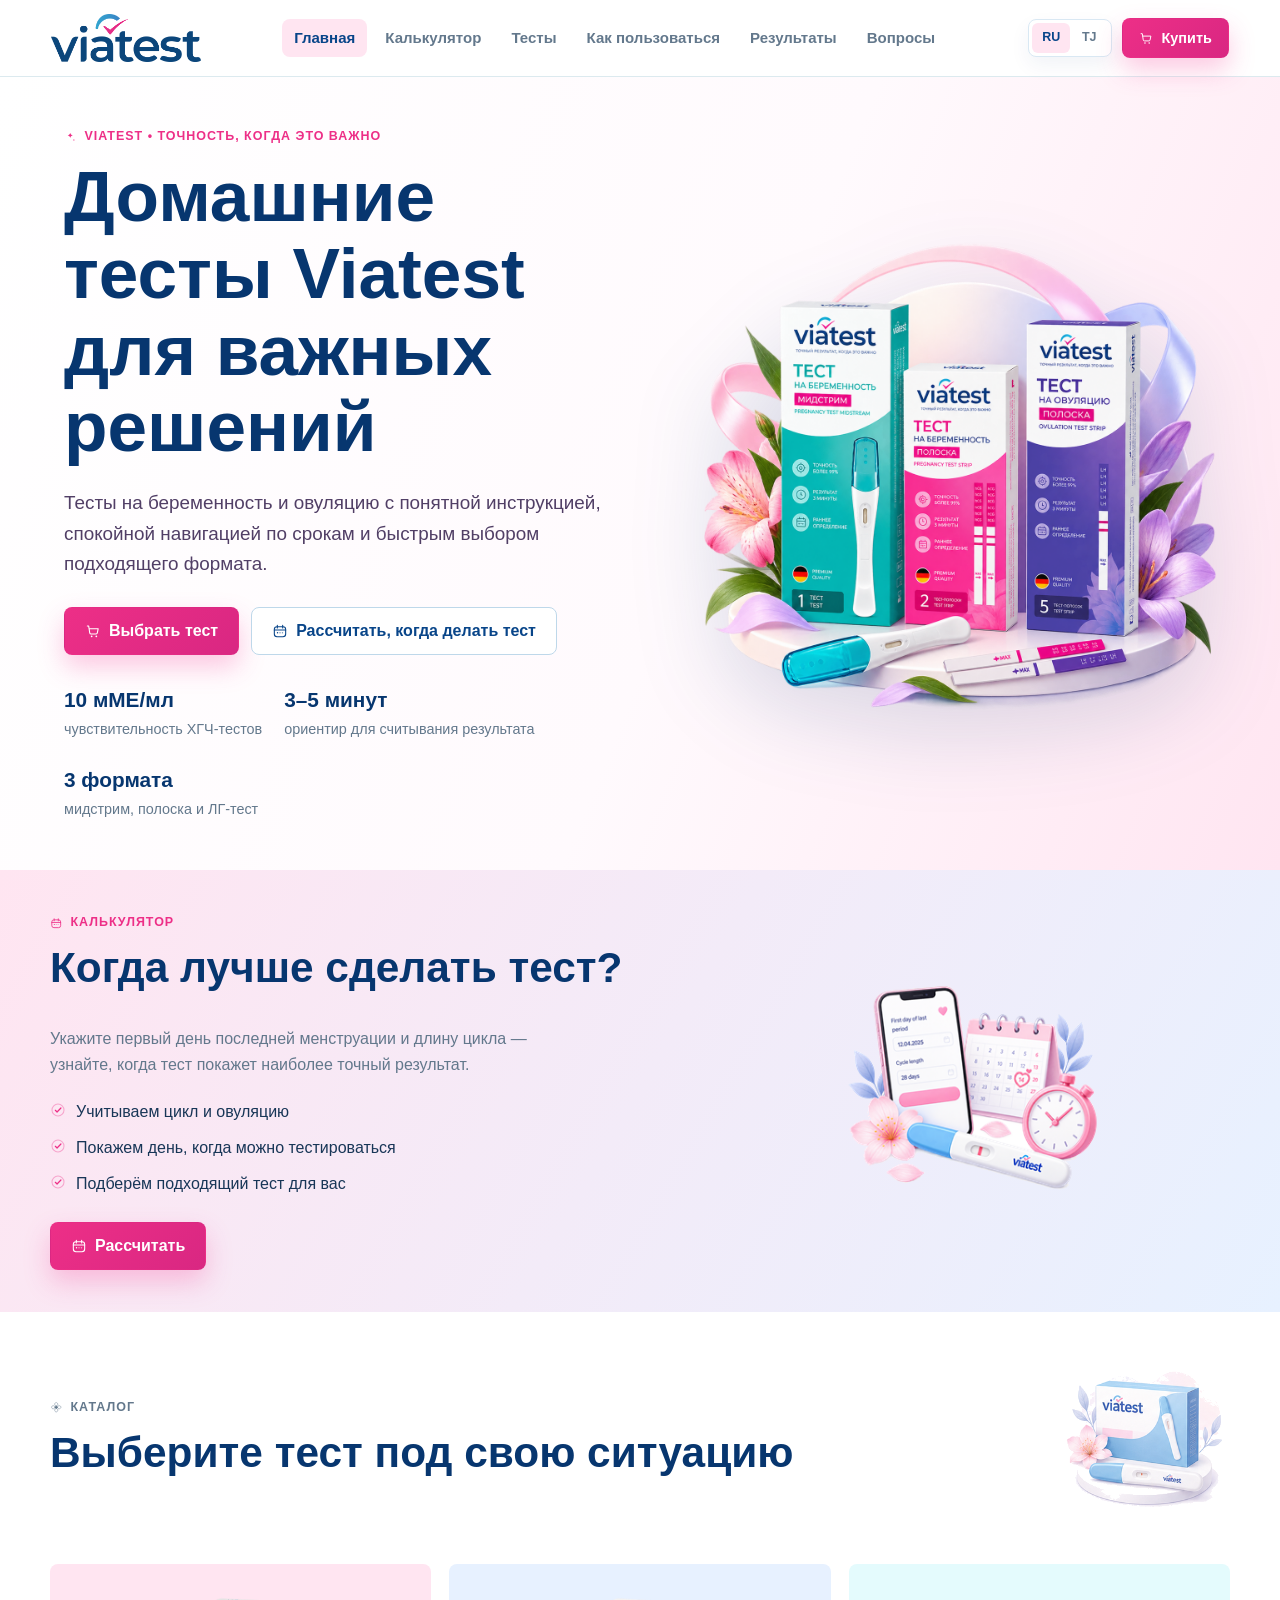
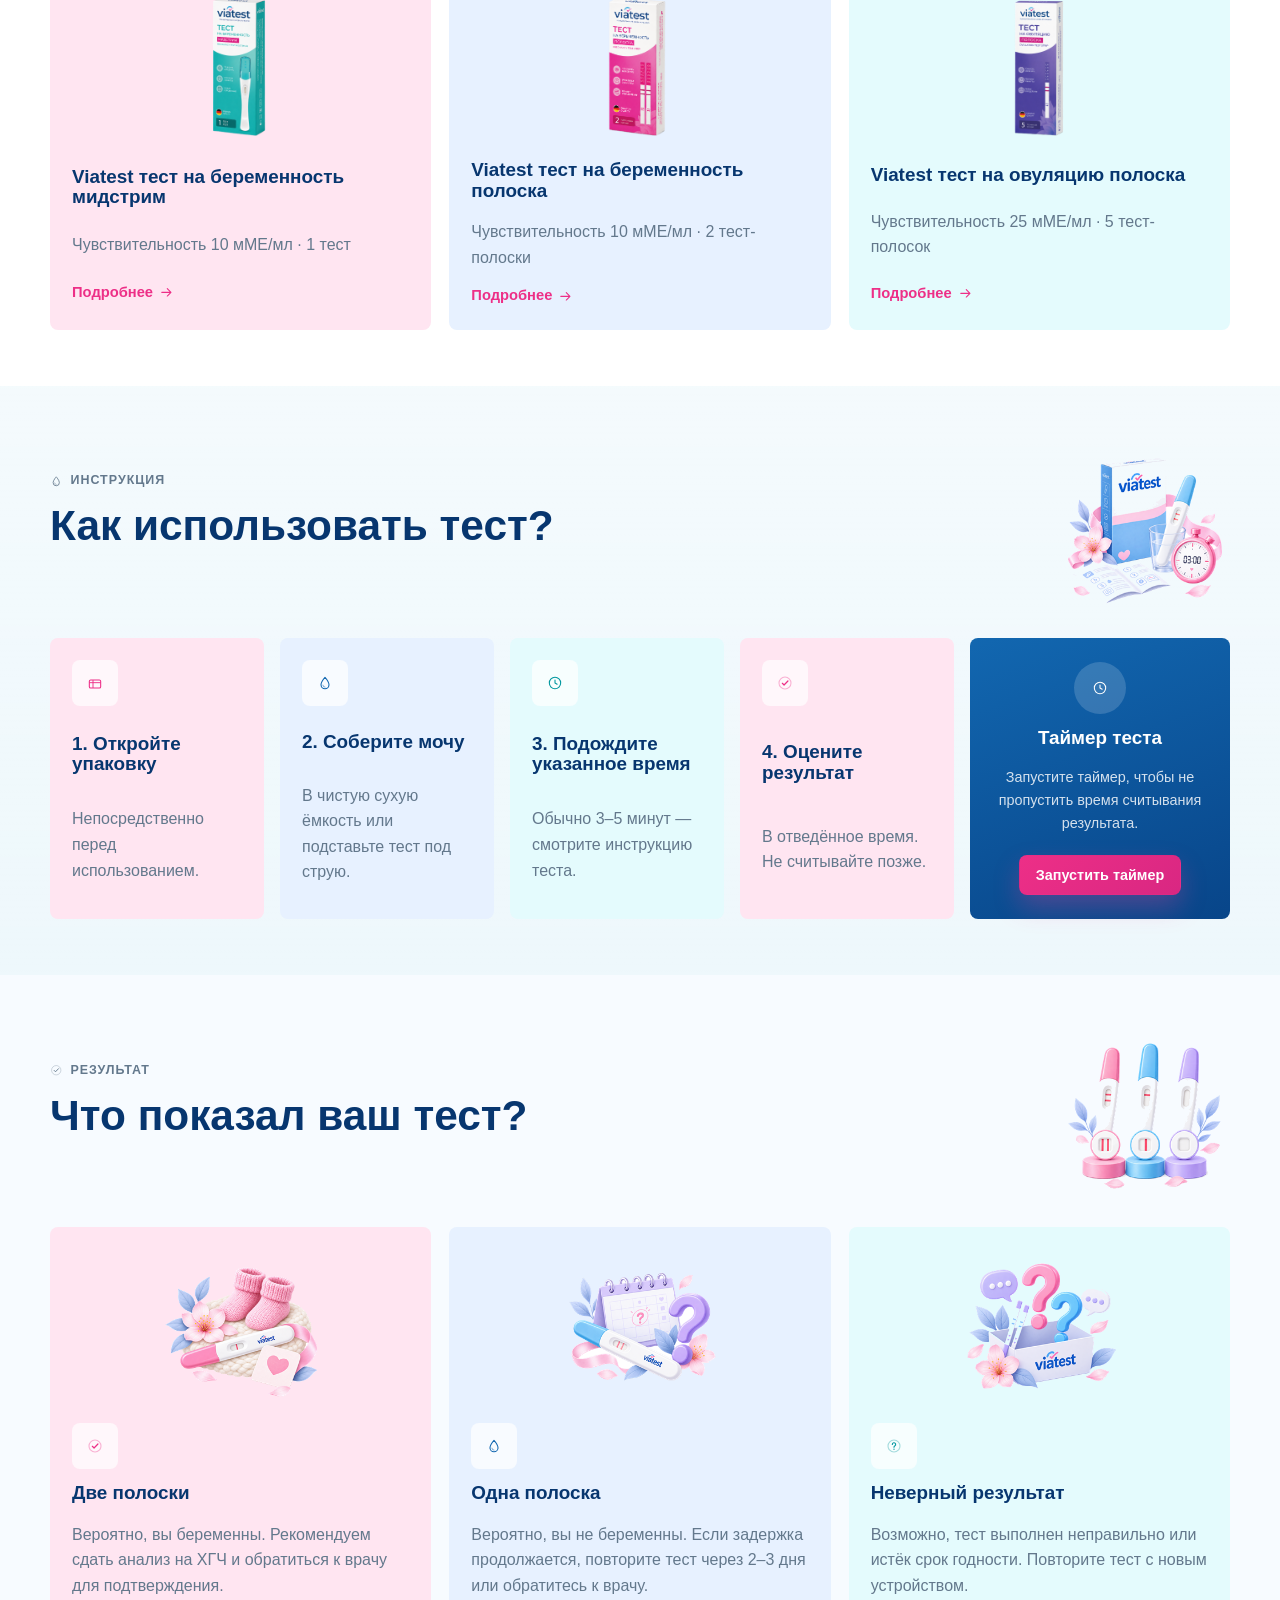
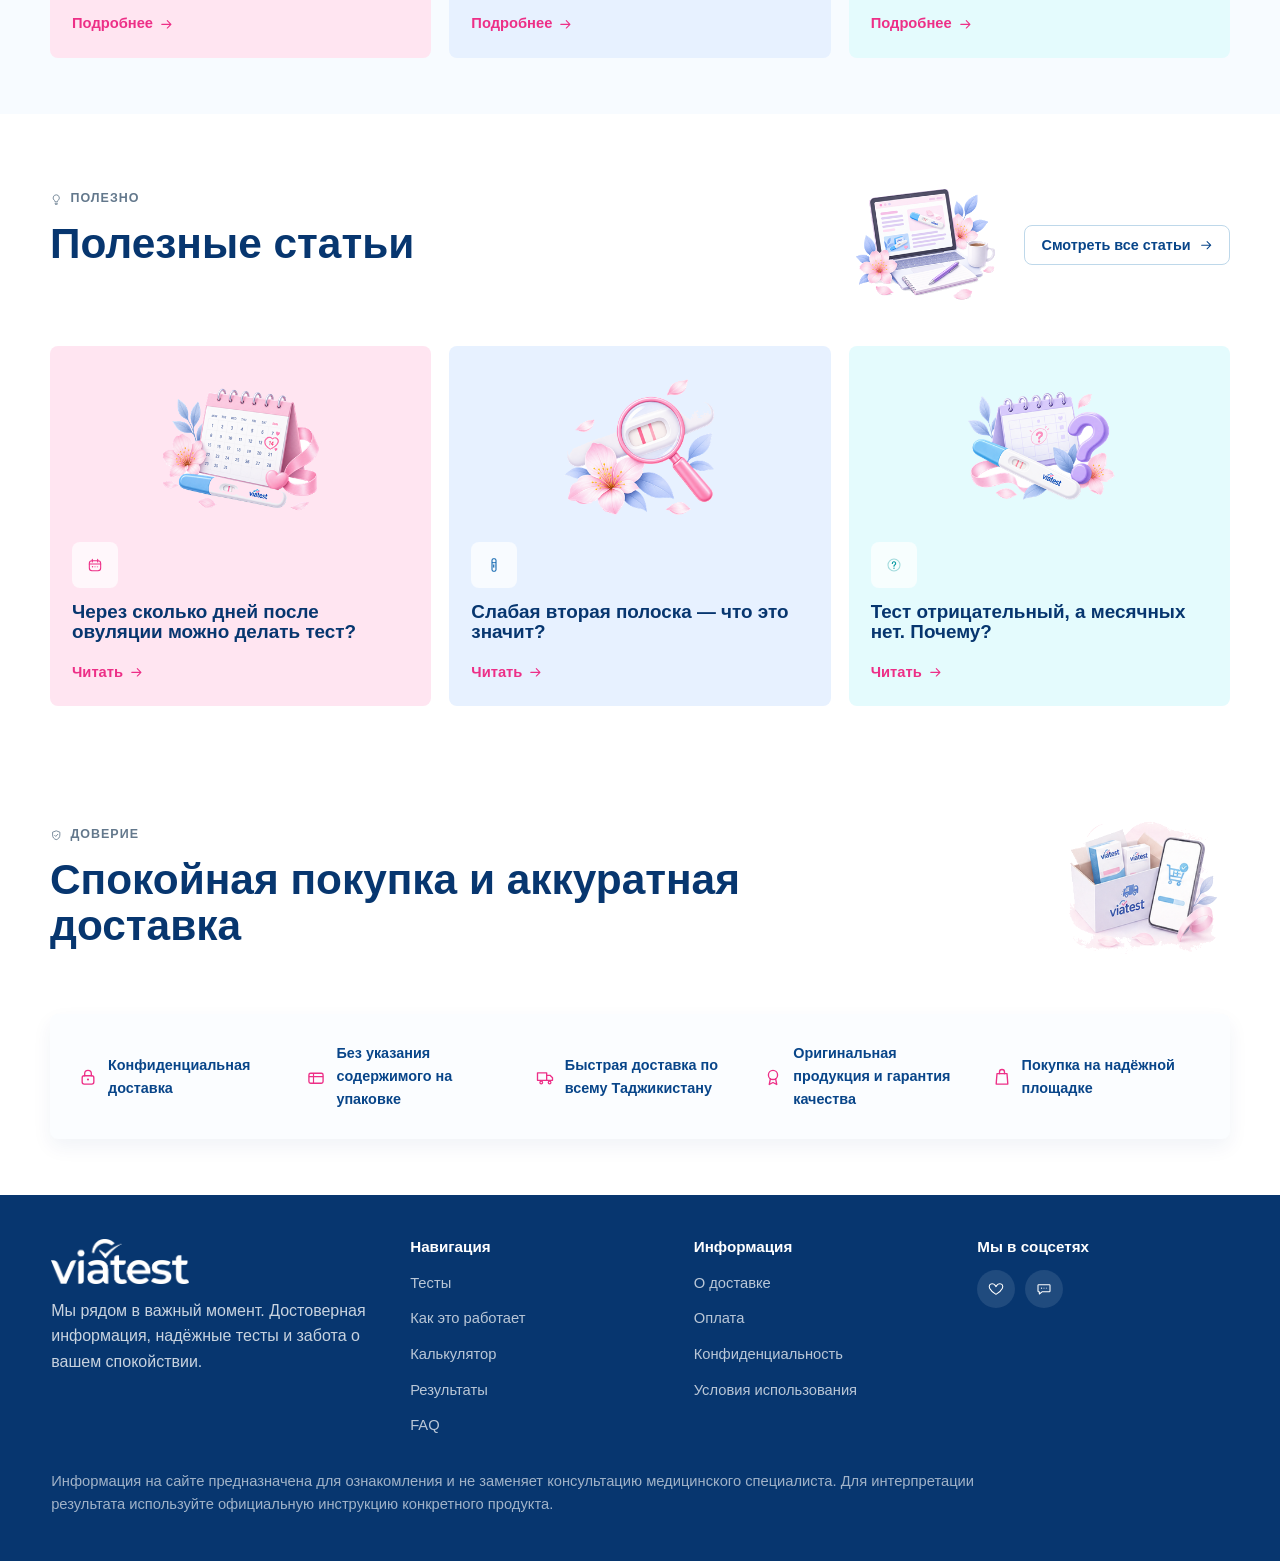
==== index.html @ 9960e7c1 "Initial commit: Viatest static website Static informational site for pregnancy and ovulation tests w" ====
﻿<!doctype html>
<html lang="ru">
  <head>
    <meta charset="utf-8" />
    <meta name="viewport" content="width=device-width, initial-scale=1" />
    <title>Viatest — тесты на беременность и овуляцию</title>
    <meta
      name="description"
      content="Информационный сайт Viatest: как выбрать тест, когда проводить тестирование, как пользоваться и как читать результат по официальной инструкции."
    />
    <meta property="og:type" content="website" />
    <meta property="og:title" content="Viatest — тесты на беременность и овуляцию" />
    <meta
      property="og:description"
      content="Понятный и бережный путь: когда делать тест, какой выбрать, как использовать и что делать после результата."
    />
    <meta property="og:image" content="assets/products/hcg-midstream-box.png" />
    <meta name="theme-color" content="#fff9fd" />
    <link rel="stylesheet" href="styles.css" />
    <script type="application/ld+json">
      {
        "@context": "https://schema.org",
        "@type": "WebSite",
        "name": "Viatest",
        "url": "/",
        "inLanguage": "ru",
        "about": "Тесты на беременность и овуляцию Viatest"
      }
    </script>
  </head>
  <body>
    <svg xmlns="http://www.w3.org/2000/svg" style="display:none" aria-hidden="true">
      <symbol id="icon-flower" viewBox="0 0 24 24">
        <g fill="none" stroke="currentColor" stroke-width="1.6" stroke-linecap="round" stroke-linejoin="round">
          <circle cx="12" cy="12" r="2.4" fill="currentColor" stroke="none"/>
          <path d="M12 9.6c-1.6 0-3-1.2-3-3.3S10.4 3 12 3s3 1.6 3 3.3-1.4 3.3-3 3.3Z" opacity=".55"/>
          <path d="M12 14.4c1.6 0 3 1.2 3 3.3S13.6 21 12 21s-3-1.6-3-3.3 1.4-3.3 3-3.3Z" opacity=".55"/>
          <path d="M9.6 12c0 1.6-1.2 3-3.3 3S3 13.6 3 12s1.6-3 3.3-3 3.3 1.4 3.3 3Z" opacity=".55"/>
          <path d="M14.4 12c0-1.6 1.2-3 3.3-3S21 10.4 21 12s-1.6 3-3.3 3-3.3-1.4-3.3-3Z" opacity=".55"/>
        </g>
      </symbol>
      <symbol id="icon-drop" viewBox="0 0 24 24">
        <path d="M12 3.5s6 6.7 6 11.2a6 6 0 1 1-12 0c0-4.5 6-11.2 6-11.2Z" fill="none" stroke="currentColor" stroke-width="1.6" stroke-linejoin="round"/>
        <path d="M8.8 15.2a3.3 3.3 0 0 0 3.2 3.1" fill="none" stroke="currentColor" stroke-width="1.4" stroke-linecap="round" opacity=".6"/>
      </symbol>
      <symbol id="icon-calendar" viewBox="0 0 24 24">
        <rect x="3.5" y="5.5" width="17" height="15" rx="4" fill="none" stroke="currentColor" stroke-width="1.6"/>
        <path d="M8 3.5v4M16 3.5v4M3.5 10.5h17" stroke="currentColor" stroke-width="1.6" stroke-linecap="round"/>
        <circle cx="8.3" cy="14.5" r="1.1" fill="currentColor" stroke="none"/>
        <circle cx="12" cy="14.5" r="1.1" fill="currentColor" stroke="none" opacity=".55"/>
        <circle cx="15.7" cy="14.5" r="1.1" fill="currentColor" stroke="none" opacity=".55"/>
      </symbol>
      <symbol id="icon-heart" viewBox="0 0 24 24">
        <path d="M12 20s-7.4-4.6-9.6-9.2C1 7.4 2.6 4 6.2 4c2 0 3.6 1.1 4.6 2.6l1.2 1.8 1.2-1.8C14.2 5.1 15.8 4 17.8 4c3.6 0 5.2 3.4 3.8 6.8C19.4 15.4 12 20 12 20Z" fill="none" stroke="currentColor" stroke-width="1.6" stroke-linejoin="round"/>
      </symbol>
      <symbol id="icon-check" viewBox="0 0 24 24">
        <circle cx="12" cy="12" r="9" fill="none" stroke="currentColor" stroke-width="1.6" opacity=".35"/>
        <path d="M8 12.4l2.6 2.6L16.4 9" fill="none" stroke="currentColor" stroke-width="1.8" stroke-linecap="round" stroke-linejoin="round"/>
      </symbol>
      <symbol id="icon-clock" viewBox="0 0 24 24">
        <circle cx="12" cy="12" r="8.5" fill="none" stroke="currentColor" stroke-width="1.6"/>
        <path d="M12 7.5V12l3.2 1.9" fill="none" stroke="currentColor" stroke-width="1.6" stroke-linecap="round" stroke-linejoin="round"/>
      </symbol>
      <symbol id="icon-shield" viewBox="0 0 24 24">
        <path d="M12 3.5l7 2.6v5.4c0 5-3 7.9-7 9-4-1.1-7-4-7-9V6.1l7-2.6Z" fill="none" stroke="currentColor" stroke-width="1.6" stroke-linejoin="round"/>
        <path d="M9 12.2l2.1 2.1 3.9-4.1" fill="none" stroke="currentColor" stroke-width="1.6" stroke-linecap="round" stroke-linejoin="round"/>
      </symbol>
      <symbol id="icon-chat" viewBox="0 0 24 24">
        <path d="M4 5.5h16a1 1 0 0 1 1 1V15a1 1 0 0 1-1 1H9.5L5 19.5V16H4a1 1 0 0 1-1-1V6.5a1 1 0 0 1 1-1Z" fill="none" stroke="currentColor" stroke-width="1.6" stroke-linejoin="round"/>
        <circle cx="8.3" cy="10.7" r="1" fill="currentColor" stroke="none"/>
        <circle cx="12" cy="10.7" r="1" fill="currentColor" stroke="none" opacity=".6"/>
        <circle cx="15.7" cy="10.7" r="1" fill="currentColor" stroke="none" opacity=".6"/>
      </symbol>
      <symbol id="icon-leaf" viewBox="0 0 24 24">
        <path d="M5 19c8.5 0 14-5.5 14-14 0-.8-.05-1.4-.1-1.9C10.4 3.6 5 8.6 5 17c0 .5.05 1.3.1 2Z" fill="none" stroke="currentColor" stroke-width="1.6" stroke-linejoin="round"/>
        <path d="M6.5 17.5 17 7" fill="none" stroke="currentColor" stroke-width="1.4" stroke-linecap="round" opacity=".55"/>
      </symbol>
      <symbol id="icon-strip" viewBox="0 0 24 24">
        <rect x="9" y="2.5" width="6" height="19" rx="2.4" fill="none" stroke="currentColor" stroke-width="1.6"/>
        <path d="M9 8.5h6" stroke="currentColor" stroke-width="1.4"/>
        <rect x="10.4" y="11" width="1.4" height="5" rx=".7" fill="currentColor" stroke="none"/>
        <rect x="12.6" y="11" width="1.4" height="5" rx=".7" fill="currentColor" stroke="none" opacity=".55"/>
      </symbol>
      <symbol id="icon-box" viewBox="0 0 24 24">
        <path d="M12 3.5l8 4v9l-8 4-8-4v-9l8-4Z" fill="none" stroke="currentColor" stroke-width="1.6" stroke-linejoin="round"/>
        <path d="M4 7.5 12 11l8-3.5M12 11v10" fill="none" stroke="currentColor" stroke-width="1.4" stroke-linejoin="round" opacity=".6"/>
      </symbol>
      <symbol id="icon-sparkle" viewBox="0 0 24 24">
        <path d="M12 3.5c.6 3 2 4.4 5 5-3 .6-4.4 2-5 5-.6-3-2-4.4-5-5 3-.6 4.4-2 5-5Z" fill="currentColor" stroke="none"/>
        <path d="M19 15c.3 1.4.9 2 2.3 2.3-1.4.3-2 .9-2.3 2.3-.3-1.4-.9-2-2.3-2.3 1.4-.3 2-.9 2.3-2.3Z" fill="currentColor" stroke="none" opacity=".6"/>
      </symbol>
      <symbol id="icon-bulb" viewBox="0 0 24 24">
        <path d="M12 3.5a6 6 0 0 1 3.4 10.9c-.5.35-.9 1-.9 1.7V17H9.5v-.9c0-.7-.4-1.35-.9-1.7A6 6 0 0 1 12 3.5Z" fill="none" stroke="currentColor" stroke-width="1.6" stroke-linejoin="round"/>
        <path d="M9.7 20h4.6M10.4 22h3.2" stroke="currentColor" stroke-width="1.4" stroke-linecap="round"/>
      </symbol>
      <symbol id="icon-question" viewBox="0 0 24 24">
        <circle cx="12" cy="12" r="9" fill="none" stroke="currentColor" stroke-width="1.6" opacity=".35"/>
        <path d="M9.5 9.6a2.5 2.5 0 1 1 3.6 2.25c-.7.35-1.1.85-1.1 1.55v.4" fill="none" stroke="currentColor" stroke-width="1.7" stroke-linecap="round"/>
        <circle cx="12" cy="16.7" r="1" fill="currentColor" stroke="none"/>
      </symbol>
      <symbol id="icon-arrow-right" viewBox="0 0 24 24">
        <path d="M4.5 12h15M13.5 6l6 6-6 6" fill="none" stroke="currentColor" stroke-width="1.8" stroke-linecap="round" stroke-linejoin="round"/>
      </symbol>
      <symbol id="icon-cart" viewBox="0 0 24 24">
        <path d="M3.5 4.5h2l1.6 10.3a2 2 0 0 0 2 1.7h7.4a2 2 0 0 0 2-1.6l1.3-6.4H6.4" fill="none" stroke="currentColor" stroke-width="1.6" stroke-linecap="round" stroke-linejoin="round"/>
        <circle cx="10" cy="20" r="1.3" fill="currentColor" stroke="none"/>
        <circle cx="17" cy="20" r="1.3" fill="currentColor" stroke="none"/>
      </symbol>
      <symbol id="icon-sun" viewBox="0 0 24 24">
        <circle cx="12" cy="12" r="4" fill="none" stroke="currentColor" stroke-width="1.6"/>
        <path d="M12 2.8v2.4M12 18.8v2.4M4.9 4.9l1.7 1.7M17.4 17.4l1.7 1.7M2.8 12h2.4M18.8 12h2.4M4.9 19.1l1.7-1.7M17.4 6.6l1.7-1.7" stroke="currentColor" stroke-width="1.4" stroke-linecap="round"/>
      </symbol>
      <symbol id="icon-lock" viewBox="0 0 24 24">
        <rect x="5" y="10.5" width="14" height="10" rx="2.4" fill="none" stroke="currentColor" stroke-width="1.6"/>
        <path d="M8 10.5V8a4 4 0 0 1 8 0v2.5" fill="none" stroke="currentColor" stroke-width="1.6" stroke-linecap="round"/>
        <circle cx="12" cy="15" r="1.3" fill="currentColor" stroke="none"/>
      </symbol>
      <symbol id="icon-package" viewBox="0 0 24 24">
        <rect x="3.5" y="7.5" width="17" height="12" rx="2" fill="none" stroke="currentColor" stroke-width="1.6"/>
        <path d="M3.5 11.5h17M9 7.5v12" stroke="currentColor" stroke-width="1.4"/>
      </symbol>
      <symbol id="icon-truck" viewBox="0 0 24 24">
        <path d="M3 7h11v9H3zM14 10h4l3 3v3h-7z" fill="none" stroke="currentColor" stroke-width="1.6" stroke-linejoin="round"/>
        <circle cx="7.5" cy="18.5" r="1.6" fill="none" stroke="currentColor" stroke-width="1.5"/>
        <circle cx="17.5" cy="18.5" r="1.6" fill="none" stroke="currentColor" stroke-width="1.5"/>
      </symbol>
      <symbol id="icon-badge" viewBox="0 0 24 24">
        <circle cx="12" cy="9.5" r="5.5" fill="none" stroke="currentColor" stroke-width="1.6"/>
        <path d="M9 13.5 7.5 21l4.5-2.4 4.5 2.4-1.5-7.5" fill="none" stroke="currentColor" stroke-width="1.6" stroke-linejoin="round"/>
      </symbol>
      <symbol id="icon-bag" viewBox="0 0 24 24">
        <path d="M6 8h12l1 12.5H5L6 8Z" fill="none" stroke="currentColor" stroke-width="1.6" stroke-linejoin="round"/>
        <path d="M9 8V6a3 3 0 0 1 6 0v2" fill="none" stroke="currentColor" stroke-width="1.6" stroke-linecap="round"/>
      </symbol>
    </svg>

    <header class="site-header" id="top">
      <a class="brand" href="index.html" aria-label="Viatest">
        <img src="assets/logo/viatest-logo.png" alt="Viatest" width="2326" height="745" />
      </a>
      <button class="menu-toggle" type="button" aria-label="Открыть меню" aria-expanded="false">
        <span></span>
        <span></span>
        <span></span>
      </button>
      <nav class="main-nav" aria-label="Основная навигация">
        <a href="index.html" aria-current="page">Главная</a>
        <a href="calculator.html">Калькулятор</a>
        <a href="tests.html">Тесты</a>
        <a href="instructions.html">Как пользоваться</a>
        <a href="results.html">Результаты</a>
        <a href="faq.html">Вопросы</a>
      </nav>
      <div class="header-actions">
        <div class="language-switcher" role="group" aria-label="Язык сайта">
          <button class="language-option is-active" type="button" data-lang-switch="ru">RU</button>
          <button class="language-option" type="button" data-lang-switch="tj">TJ</button>
        </div>
        <a class="button button-primary button-small" href="#" data-buy="default" data-place="header"
          ><svg class="icon"><use href="#icon-cart"></use></svg>Купить</a
        >
      </div>
    </header>

    <main>
      <section class="hero section-band" aria-labelledby="hero-title">
        <span class="hero-blob hero-blob-1" aria-hidden="true"></span>
        <span class="hero-blob hero-blob-2" aria-hidden="true"></span>
        <div class="hero-copy">
          <p class="eyebrow"><svg class="icon"><use href="#icon-sparkle"></use></svg>Viatest • точность, когда это важно</p>
          <h1 id="hero-title">Домашние тесты Viatest для важных решений</h1>
          <p class="hero-lead">Тесты на беременность и овуляцию с понятной инструкцией, спокойной навигацией по срокам и быстрым выбором подходящего формата.</p>
          <div class="hero-actions">
            <a class="button button-primary" href="tests.html"
              ><svg class="icon"><use href="#icon-cart"></use></svg>Выбрать тест</a
            >
            <a class="button button-secondary" href="calculator.html"
              ><svg class="icon"><use href="#icon-calendar"></use></svg>Рассчитать, когда делать тест</a
            >
          </div>
          <dl class="hero-proof" aria-label="Ключевые преимущества">
            <div>
              <dt>10 мМЕ/мл</dt>
              <dd>чувствительность ХГЧ-тестов</dd>
            </div>
            <div>
              <dt>3–5 минут</dt>
              <dd>ориентир для считывания результата</dd>
            </div>
            <div>
              <dt>3 формата</dt>
              <dd>мидстрим, полоска и ЛГ-тест</dd>
            </div>
          </dl>
        </div>
        <div class="hero-media" aria-label="Упаковки тестов Viatest">
          <img class="hero-composition" src="assets/products/viatest-hero-composition.png" alt="Линейка тестов Viatest на беременность и овуляцию" width="1240" height="1240" />
        </div>
      </section>

      <section class="calc-teaser section-band" aria-labelledby="calc-teaser-title">
        <div class="section-inner calc-teaser-layout">
          <div>
            <p class="eyebrow"><svg class="icon"><use href="#icon-calendar"></use></svg>Калькулятор</p>
            <h2 id="calc-teaser-title">Когда лучше сделать тест?</h2>
            <p style="color: var(--muted); max-width: 480px">
              Укажите первый день последней менструации и длину цикла — узнайте, когда тест покажет наиболее точный результат.
            </p>
            <ul class="calc-teaser-list">
              <li><svg class="icon"><use href="#icon-check"></use></svg>Учитываем цикл и овуляцию</li>
              <li><svg class="icon"><use href="#icon-check"></use></svg>Покажем день, когда можно тестироваться</li>
              <li><svg class="icon"><use href="#icon-check"></use></svg>Подберём подходящий тест для вас</li>
            </ul>
            <a class="button button-primary" href="calculator.html"
              ><svg class="icon"><use href="#icon-calendar"></use></svg>Рассчитать</a
            >
          </div>
          <div class="calc-illustration" aria-hidden="true">
            <img src="assets/illustrations/test-calculator.png" alt="" width="280" height="280" loading="lazy" />
          </div>
        </div>
      </section>

      <section class="quick-choice" aria-labelledby="quick-title">
        <div class="section-inner">
          <div class="section-heading section-heading-illustrated">
            <div>
              <p class="eyebrow"><svg class="icon"><use href="#icon-flower"></use></svg>Каталог</p>
              <h2 id="quick-title">Выберите тест под свою ситуацию</h2>
            </div>
            <img class="section-illustration" src="assets/illustrations/buy-viatest.png" alt="" width="280" height="280" loading="lazy" />
          </div>
          <div class="mini-grid mini-grid-3" id="product-teaser-grid"></div>
        </div>
      </section>

      <section class="steps-section section-band" aria-labelledby="steps-title">
        <div class="section-inner">
          <div class="section-heading section-heading-illustrated">
            <div>
              <p class="eyebrow"><svg class="icon"><use href="#icon-drop"></use></svg>Инструкция</p>
              <h2 id="steps-title">Как использовать тест?</h2>
            </div>
            <img class="section-illustration" src="assets/illustrations/how-to-use.png" alt="" width="280" height="280" loading="lazy" />
          </div>
          <div class="steps-row">
            <article class="mini-card tone-pink reveal">
              <span class="mini-card-icon"><svg class="icon"><use href="#icon-package"></use></svg></span>
              <h3>1. Откройте упаковку</h3>
              <p>Непосредственно перед использованием.</p>
            </article>
            <article class="mini-card tone-violet reveal">
              <span class="mini-card-icon"><svg class="icon"><use href="#icon-drop"></use></svg></span>
              <h3>2. Соберите мочу</h3>
              <p>В чистую сухую ёмкость или подставьте тест под струю.</p>
            </article>
            <article class="mini-card tone-blue reveal">
              <span class="mini-card-icon"><svg class="icon"><use href="#icon-clock"></use></svg></span>
              <h3>3. Подождите указанное время</h3>
              <p>Обычно 3–5 минут — смотрите инструкцию теста.</p>
            </article>
            <article class="mini-card tone-pink reveal">
              <span class="mini-card-icon"><svg class="icon"><use href="#icon-check"></use></svg></span>
              <h3>4. Оцените результат</h3>
              <p>В отведённое время. Не считывайте позже.</p>
            </article>
            <div class="timer-teaser reveal">
              <span class="timer-teaser-icon"><svg class="icon"><use href="#icon-clock"></use></svg></span>
              <h3>Таймер теста</h3>
              <p>Запустите таймер, чтобы не пропустить время считывания результата.</p>
              <a class="button button-primary button-small" href="instructions.html">Запустить таймер</a>
            </div>
          </div>
        </div>
      </section>

      <section class="results-teaser" aria-labelledby="results-teaser-title">
        <div class="section-inner">
          <div class="section-heading section-heading-illustrated">
            <div>
              <p class="eyebrow"><svg class="icon"><use href="#icon-check"></use></svg>Результат</p>
              <h2 id="results-teaser-title">Что показал ваш тест?</h2>
            </div>
            <img class="section-illustration" src="assets/illustrations/test-results.png" alt="" width="280" height="280" loading="lazy" />
          </div>
          <div class="mini-grid mini-grid-3">
            <a class="mini-card tone-pink reveal" href="results.html">
              <img src="assets/illustrations/positive-next-step.png" alt="" width="280" height="280" loading="lazy" />
              <span class="mini-card-icon"><svg class="icon"><use href="#icon-check"></use></svg></span>
              <h3>Две полоски</h3>
              <p>Вероятно, вы беременны. Рекомендуем сдать анализ на ХГЧ и обратиться к врачу для подтверждения.</p>
              <span class="link-arrow">Подробнее <svg class="icon"><use href="#icon-arrow-right"></use></svg></span>
            </a>
            <a class="mini-card tone-violet reveal" href="results.html">
              <img src="assets/illustrations/negative-delay.png" alt="" width="280" height="280" loading="lazy" />
              <span class="mini-card-icon"><svg class="icon"><use href="#icon-drop"></use></svg></span>
              <h3>Одна полоска</h3>
              <p>Вероятно, вы не беременны. Если задержка продолжается, повторите тест через 2–3 дня или обратитесь к врачу.</p>
              <span class="link-arrow">Подробнее <svg class="icon"><use href="#icon-arrow-right"></use></svg></span>
            </a>
            <a class="mini-card tone-blue reveal" href="results.html">
              <img src="assets/illustrations/faq.png" alt="" width="280" height="280" loading="lazy" />
              <span class="mini-card-icon"><svg class="icon"><use href="#icon-question"></use></svg></span>
              <h3>Неверный результат</h3>
              <p>Возможно, тест выполнен неправильно или истёк срок годности. Повторите тест с новым устройством.</p>
              <span class="link-arrow">Подробнее <svg class="icon"><use href="#icon-arrow-right"></use></svg></span>
            </a>
          </div>
        </div>
      </section>

      <section class="articles section-band" aria-labelledby="articles-title">
        <div class="section-inner">
          <div class="section-heading section-heading-row section-heading-illustrated">
            <div>
              <p class="eyebrow"><svg class="icon"><use href="#icon-bulb"></use></svg>Полезно</p>
              <h2 id="articles-title">Полезные статьи</h2>
            </div>
            <img class="section-illustration" src="assets/illustrations/articles.png" alt="" width="280" height="280" loading="lazy" />
            <a class="button-secondary button button-small" href="faq.html"
              >Смотреть все статьи <svg class="icon"><use href="#icon-arrow-right"></use></svg></a
            >
          </div>
          <div class="mini-grid mini-grid-3">
            <a class="mini-card tone-pink reveal" href="faq.html">
              <img src="assets/illustrations/when-to-test.png" alt="" width="280" height="280" loading="lazy" />
              <span class="mini-card-icon"><svg class="icon"><use href="#icon-calendar"></use></svg></span>
              <h3>Через сколько дней после овуляции можно делать тест?</h3>
              <span class="link-arrow">Читать <svg class="icon"><use href="#icon-arrow-right"></use></svg></span>
            </a>
            <a class="mini-card tone-violet reveal" href="faq.html">
              <img src="assets/illustrations/faint-second-line.png" alt="" width="280" height="280" loading="lazy" />
              <span class="mini-card-icon"><svg class="icon"><use href="#icon-strip"></use></svg></span>
              <h3>Слабая вторая полоска — что это значит?</h3>
              <span class="link-arrow">Читать <svg class="icon"><use href="#icon-arrow-right"></use></svg></span>
            </a>
            <a class="mini-card tone-blue reveal" href="faq.html">
              <img src="assets/illustrations/negative-delay.png" alt="" width="280" height="280" loading="lazy" />
              <span class="mini-card-icon"><svg class="icon"><use href="#icon-question"></use></svg></span>
              <h3>Тест отрицательный, а месячных нет. Почему?</h3>
              <span class="link-arrow">Читать <svg class="icon"><use href="#icon-arrow-right"></use></svg></span>
            </a>
          </div>
        </div>
      </section>

      <section class="trust" aria-labelledby="trust-title">
        <div class="section-inner">
          <div class="section-heading section-heading-illustrated trust-intro">
            <div>
              <p class="eyebrow"><svg class="icon"><use href="#icon-shield"></use></svg>Доверие</p>
              <h2 id="trust-title">Спокойная покупка и аккуратная доставка</h2>
            </div>
            <img class="section-illustration" src="assets/illustrations/delivery.png" alt="" width="280" height="280" loading="lazy" />
          </div>
          <div class="trust-bar">
            <div class="trust-bar-item"><svg class="icon"><use href="#icon-lock"></use></svg>Конфиденциальная доставка</div>
            <div class="trust-bar-item"><svg class="icon"><use href="#icon-package"></use></svg>Без указания содержимого на упаковке</div>
            <div class="trust-bar-item"><svg class="icon"><use href="#icon-truck"></use></svg>Быстрая доставка по всему Таджикистану</div>
            <div class="trust-bar-item"><svg class="icon"><use href="#icon-badge"></use></svg>Оригинальная продукция и гарантия качества</div>
            <div class="trust-bar-item"><svg class="icon"><use href="#icon-bag"></use></svg>Покупка на надёжной площадке</div>
          </div>
        </div>
      </section>
    </main>

    <footer class="site-footer footer-columns">
      <div class="footer-main">
        <img src="assets/logo/viatest-logo.png" alt="Viatest" width="2326" height="745" />
        <p>Мы рядом в важный момент. Достоверная информация, надёжные тесты и забота о вашем спокойствии.</p>
      </div>
      <div class="footer-col">
        <h3>Навигация</h3>
        <ul class="footer-col-links">
          <li><a href="tests.html">Тесты</a></li>
          <li><a href="instructions.html">Как это работает</a></li>
          <li><a href="calculator.html">Калькулятор</a></li>
          <li><a href="results.html">Результаты</a></li>
          <li><a href="faq.html">FAQ</a></li>
        </ul>
      </div>
      <div class="footer-col">
        <h3>Информация</h3>
        <ul class="footer-col-links">
          <li><a href="faq.html">О доставке</a></li>
          <li><a href="faq.html">Оплата</a></li>
          <li><a href="faq.html">Конфиденциальность</a></li>
          <li><a href="faq.html">Условия использования</a></li>
        </ul>
      </div>
      <div class="footer-col">
        <h3>Мы в соцсетях</h3>
        <div class="footer-social" aria-hidden="true">
          <span><svg class="icon"><use href="#icon-heart"></use></svg></span>
          <span><svg class="icon"><use href="#icon-chat"></use></svg></span>
        </div>
      </div>
      <p class="disclaimer">
        Информация на сайте предназначена для ознакомления и не заменяет консультацию медицинского специалиста. Для интерпретации результата используйте официальную инструкцию конкретного продукта.
      </p>
    </footer>

    <a class="sticky-buy" href="#" data-buy="default" data-place="sticky_mobile"
      ><svg class="icon"><use href="#icon-cart"></use></svg>Купить</a
    >
    <script src="app.js" defer></script>
  </body>
</html>
---- styles.css ----
:root {
  /* Bright medical retail palette: clean white, confident violet text,
     Viatest pink actions, and a little teal from the product packaging. */
  --navy-950: #07366f;
  --navy-900: #084589;
  --navy-700: #1267b0;
  --teal-700: #00979f;
  --teal-600: #19bfd0;
  --teal-100: #e4fbfd;
  --rose-600: #ed2f87;
  --rose-100: #ffe5f1;
  --blue-050: #f7fbff;
  --blue-075: #eef8fc;
  --blue-100: #e7f1ff;
  --surface: #ffffff;
  --surface-soft: #fbfdff;
  --line: #d9e8f3;
  --line-strong: #bed8ea;
  --text: #183657;
  --muted: #63788c;
  --success: #008c99;
  --warning: #a96a00;
  --error: #c2296f;
  --shadow-sm: 0 8px 20px rgba(7, 54, 111, 0.06);
  --shadow: 0 20px 46px rgba(7, 54, 111, 0.1);
  --shadow-lg: 0 28px 72px rgba(7, 54, 111, 0.14);
  --radius: 8px;
  --radius-sm: 8px;
  --radius-lg: 8px;
  --radius-pill: 999px;
  --content: 1180px;
  --header-height: 76px;
  --font-sans: "Segoe UI Variable", "Segoe UI", Roboto, Arial, sans-serif;
}

* {
  box-sizing: border-box;
}

html {
  scroll-behavior: smooth;
}

body {
  margin: 0;
  min-width: 320px;
  background: var(--blue-050);
  color: var(--text);
  font-family: var(--font-sans);
  font-size: 16px;
  line-height: 1.6;
  letter-spacing: 0;
  overflow-x: hidden;
}

body.menu-open {
  overflow: hidden;
}

img,
svg {
  display: block;
}

img {
  max-width: 100%;
  height: auto;
}

a {
  color: inherit;
}

button,
input {
  font: inherit;
}

h1,
h2,
h3,
p {
  margin-top: 0;
}

h1,
h2,
h3 {
  color: var(--navy-950);
  font-weight: 760;
  line-height: 1.08;
  letter-spacing: 0;
  overflow-wrap: anywhere;
}

h1 {
  font-size: 4.45rem;
}

h2 {
  font-size: 2.65rem;
}

h3 {
  font-size: 1.18rem;
}

.icon {
  width: 1em;
  height: 1em;
  display: inline-block;
  flex: 0 0 auto;
}

.site-header {
  position: sticky;
  top: 0;
  z-index: 50;
  min-height: var(--header-height);
  display: grid;
  grid-template-columns: auto 1fr auto;
  align-items: center;
  gap: 28px;
  padding: 14px clamp(18px, 4vw, 54px);
  background: rgba(255, 255, 255, 0.94);
  border-bottom: 1px solid rgba(217, 232, 238, 0.9);
  backdrop-filter: blur(16px);
}

.brand,
.brand img {
  width: 150px;
}

.brand {
  display: inline-flex;
  align-items: center;
  text-decoration: none;
}

.main-nav {
  display: flex;
  justify-content: center;
  align-items: center;
  gap: 6px;
  color: var(--muted);
  font-size: 0.94rem;
  font-weight: 650;
}

.main-nav a,
.footer-nav a {
  min-height: 38px;
  display: inline-flex;
  align-items: center;
  padding: 0 12px;
  border-radius: var(--radius-sm);
  text-decoration: none;
}

.main-nav a:hover,
.main-nav a[aria-current="page"] {
  color: var(--navy-900);
  background: var(--rose-100);
}

.header-actions {
  display: flex;
  align-items: center;
  gap: 10px;
}

.language-switcher {
  min-height: 38px;
  display: inline-grid;
  grid-template-columns: repeat(2, minmax(38px, 1fr));
  align-items: center;
  padding: 3px;
  border: 1px solid var(--line);
  border-radius: var(--radius-sm);
  background: var(--surface);
  box-shadow: var(--shadow-sm);
}

.language-option {
  min-height: 30px;
  border: 0;
  border-radius: calc(var(--radius-sm) - 2px);
  background: transparent;
  color: var(--muted);
  font-size: 0.78rem;
  font-weight: 780;
  cursor: pointer;
}

.language-option.is-active {
  background: var(--rose-100);
  color: var(--navy-900);
}

.menu-toggle {
  display: none;
  width: 44px;
  height: 44px;
  border: 1px solid var(--line);
  border-radius: var(--radius-sm);
  background: var(--surface);
  padding: 10px;
}

.menu-toggle span {
  display: block;
  width: 100%;
  height: 2px;
  margin: 5px 0;
  border-radius: 2px;
  background: var(--navy-900);
  transform-origin: center;
  transition:
    opacity 160ms ease,
    transform 160ms ease;
}

.button {
  min-height: 48px;
  max-width: 100%;
  display: inline-flex;
  align-items: center;
  justify-content: center;
  gap: 8px;
  padding: 0 20px;
  border: 1px solid transparent;
  border-radius: var(--radius);
  text-decoration: none;
  font-weight: 740;
  line-height: 1;
  cursor: pointer;
  transition:
    transform 160ms ease,
    box-shadow 160ms ease,
    border-color 160ms ease,
    background 160ms ease;
}

.button:hover {
  transform: translateY(-1px);
}

.button-primary {
  background: linear-gradient(135deg, var(--rose-600), #d92782);
  color: #ffffff;
  box-shadow: 0 12px 26px rgba(243, 63, 152, 0.28);
}

.button-primary:hover {
  background: linear-gradient(135deg, #ff5aac, var(--rose-600));
  box-shadow: 0 16px 34px rgba(243, 63, 152, 0.34);
}

.button-secondary {
  background: var(--surface);
  border-color: var(--line-strong);
  color: var(--navy-900);
}

.button-secondary:hover {
  border-color: var(--teal-600);
  color: var(--teal-700);
  box-shadow: var(--shadow-sm);
}

.button-small {
  min-height: 40px;
  padding-inline: 16px;
  font-size: 0.9rem;
}

.section-band {
  background:
    linear-gradient(180deg, rgba(255, 255, 255, 0.36), rgba(255, 255, 255, 0)),
    var(--blue-075);
}

.section-inner {
  width: min(var(--content), calc(100% - 36px));
  margin: 0 auto;
  padding: 56px 0;
}

.section-heading {
  max-width: 760px;
  margin-bottom: 26px;
}

.section-heading p,
.section-copy p,
.hero-lead,
.section-note,
.product-body p,
.article-card p,
.trust-grid p,
.next-grid p,
.next-grid li,
.result-card p,
.weak-line p,
.helper-copy p,
.accordion p,
.disclaimer {
  color: var(--muted);
}

.section-heading-row {
  display: flex;
  justify-content: space-between;
  align-items: center;
  gap: 28px;
  max-width: none;
}

.section-note {
  max-width: 380px;
  display: inline-flex;
  gap: 8px;
  align-items: flex-start;
  margin: 0;
  font-size: 0.95rem;
}

.eyebrow {
  display: inline-flex;
  align-items: center;
  gap: 8px;
  margin-bottom: 12px;
  color: var(--rose-600);
  font-size: 0.78rem;
  font-weight: 760;
  letter-spacing: 0.08em;
  text-transform: uppercase;
}

.hero {
  position: relative;
  min-height: 600px;
  display: grid;
  grid-template-columns: minmax(0, 0.95fr) minmax(360px, 0.82fr);
  align-items: center;
  gap: 46px;
  overflow: hidden;
  isolation: isolate;
  padding: 48px clamp(18px, 5vw, 70px);
  background: linear-gradient(112deg, #ffffff 0%, #fffafd 55%, var(--rose-100) 100%);
}

.hero::after {
  content: none;
}

.hero-blob {
  display: none;
}

.hero-copy {
  position: relative;
  z-index: 2;
  min-width: 0;
  width: min(640px, 100%);
}

.hero h1 {
  margin-bottom: 22px;
}

.hero h1 em {
  color: var(--rose-600);
  font-style: normal;
}

.hero-lead {
  max-width: 640px;
  margin-bottom: 28px;
  color: #513f66;
  font-size: 1.18rem;
}

.hero-actions,
.detail-actions,
.instruction-actions {
  display: flex;
  flex-wrap: wrap;
  gap: 12px;
}

.hero-facts {
  display: grid;
  grid-template-columns: repeat(3, minmax(0, 1fr));
  gap: 12px;
  max-width: 680px;
  margin: 32px 0 0;
}

.hero-facts div {
  min-width: 0;
  min-height: 96px;
  padding: 16px;
  border-radius: var(--radius);
  background: rgba(255, 255, 255, 0.84);
  box-shadow: var(--shadow-sm);
}

.hero-facts dt {
  display: flex;
  align-items: center;
  gap: 8px;
  margin-bottom: 6px;
  color: var(--navy-900);
  font-weight: 760;
}

.hero-facts dd {
  margin: 0;
  color: var(--muted);
  font-size: 0.93rem;
  overflow-wrap: anywhere;
}

.hero-media {
  position: relative;
  right: auto;
  bottom: auto;
  z-index: 1;
  justify-self: end;
  width: min(100%, 540px);
  height: 520px;
  pointer-events: none;
}

.hero-media img {
  position: absolute;
  object-fit: contain;
}

/* Teal midstream box: sits back, upper-right */
.hero-media img:first-child,
.hero-pack-main {
  right: 2%;
  top: 4%;
  width: 62%;
  max-height: 78%;
  z-index: 1;
  filter: drop-shadow(0 24px 34px rgba(0, 140, 153, 0.25));
}

/* Pink strip box: sits forward, lower-left, overlapping the teal box */
.hero-pack-side {
  left: 0;
  bottom: 8%;
  width: 46%;
  z-index: 2;
  filter: drop-shadow(0 22px 30px rgba(243, 63, 152, 0.26));
}

.hero-device {
  left: 34%;
  bottom: 2%;
  width: 24%;
  z-index: 3;
  filter: drop-shadow(0 18px 24px rgba(0, 140, 153, 0.2));
}

.quick-choice,
.trust,
.articles,
.next-steps {
  background: var(--surface);
}

.choice-grid,
.product-grid,
.result-grid,
.trust-grid,
.article-grid,
.next-grid,
.steps {
  display: grid;
  gap: 18px;
}

.choice-grid {
  grid-template-columns: repeat(4, minmax(0, 1fr));
}

.choice-card,
.product-card,
.result-card,
.step-card,
.article-card,
.trust-grid article,
.next-grid article,
.calculator-panel,
.helper-panel,
.product-detail-image,
.accordion details,
.weak-line,
.timer-card,
.result-card-hub {
  border: none;
  border-radius: var(--radius);
  background: var(--surface);
  box-shadow: var(--shadow-sm);
}

.choice-card {
  min-height: 190px;
  display: grid;
  grid-template-rows: auto auto 1fr auto;
  gap: 12px;
  padding: 20px;
  text-decoration: none;
  transition:
    transform 160ms ease,
    border-color 160ms ease,
    box-shadow 160ms ease;
}

.choice-card:hover {
  transform: translateY(-2px);
  border-color: var(--rose-600);
  box-shadow: var(--shadow);
}

.choice-icon,
.trust-icon,
.step-icon,
.result-empty-icon {
  width: 42px;
  height: 42px;
  display: inline-grid;
  place-items: center;
  border-radius: var(--radius-sm);
  background: var(--blue-100);
  color: var(--navy-700);
}

.choice-card strong {
  color: var(--navy-950);
  font-size: 1.02rem;
  line-height: 1.22;
}

.choice-card span:not(.choice-icon) {
  color: var(--muted);
  font-size: 0.95rem;
}

.icon-arrow {
  color: var(--rose-600);
}

.trust-grid {
  grid-template-columns: repeat(4, minmax(0, 1fr));
}

.trust-grid article {
  padding: 22px;
}

.trust-grid h3,
.next-grid h3,
.step-card h3,
.result-card h3,
.article-card h3 {
  margin-bottom: 10px;
}

.catalog {
  background: var(--surface);
}

.product-grid {
  grid-template-columns: repeat(3, minmax(0, 1fr));
}

.product-card {
  overflow: hidden;
  transition:
    transform 160ms ease,
    border-color 160ms ease,
    box-shadow 160ms ease;
}

.product-card:hover {
  transform: translateY(-2px);
  border-color: var(--line-strong);
  box-shadow: var(--shadow);
}

.product-visual {
  position: relative;
  min-height: 310px;
  display: grid;
  place-items: center;
  padding: 20px;
  background:
    linear-gradient(140deg, #ffffff 0%, var(--blue-075) 56%, var(--teal-100) 100%);
}

.product-visual::after {
  content: "";
  position: absolute;
  left: 28%;
  right: 28%;
  bottom: 22px;
  height: 18px;
  border-radius: 50%;
  background: rgba(36, 16, 79, 0.09);
  filter: blur(9px);
}

.product-visual img {
  position: relative;
  z-index: 1;
  max-height: 268px;
  object-fit: contain;
}

.product-body {
  display: grid;
  gap: 14px;
  padding: 20px;
}

.product-body h3 {
  margin-bottom: 0;
}

.meta-list,
.detail-specs {
  display: grid;
  gap: 0;
  margin: 0;
}

.meta-list div,
.detail-specs div {
  display: flex;
  justify-content: space-between;
  gap: 16px;
  padding: 9px 0;
  border-top: 1px solid var(--line);
}

.meta-list dt,
.detail-specs dt {
  color: var(--muted);
}

.meta-list dd,
.detail-specs dd {
  margin: 0;
  color: var(--navy-900);
  font-weight: 700;
  text-align: right;
}

.product-actions {
  display: grid;
  grid-template-columns: 1fr 1fr;
  gap: 10px;
}

.product-detail-layout {
  display: grid;
  grid-template-columns: 380px minmax(0, 1fr);
  gap: clamp(30px, 6vw, 74px);
  align-items: center;
}

.product-detail-image {
  position: relative;
  min-height: 520px;
  display: grid;
  place-items: center;
  background:
    linear-gradient(140deg, #ffffff 0%, var(--blue-075) 58%, var(--teal-100) 100%);
}

.product-detail-image img {
  max-height: 490px;
  object-fit: contain;
  filter: drop-shadow(0 18px 24px rgba(36, 16, 79, 0.12));
}

.product-detail-content h2 {
  margin-bottom: 16px;
}

.check-list {
  display: grid;
  gap: 10px;
  margin: 22px 0;
  padding: 0;
  list-style: none;
}

.check-list li {
  position: relative;
  display: grid;
  grid-template-columns: 18px minmax(0, 1fr);
  column-gap: 10px;
  align-items: start;
  padding-left: 30px;
}

.check-list li::before {
  content: "";
  position: absolute;
  left: 0;
  top: 0.46em;
  width: 9px;
  height: 9px;
  border-radius: 50%;
  background: var(--rose-600);
  box-shadow: 0 0 0 4px var(--rose-100);
}

.check-list .icon {
  width: 18px;
  height: 18px;
  margin-top: 0.18em;
  color: var(--navy-700);
}

.check-list li span {
  min-width: 0;
  line-height: 1.45;
}

.calculator-hub {
  background:
    linear-gradient(180deg, var(--blue-075), var(--blue-050));
}

.calculator-heading {
  margin-inline: auto;
  text-align: center;
}

.calculator-heading.section-heading-illustrated {
  max-width: none;
  margin-inline: 0;
  text-align: left;
}

.calculator-layout,
.two-column {
  display: grid;
  grid-template-columns: minmax(0, 1fr) minmax(340px, 1fr);
  gap: clamp(28px, 5vw, 64px);
  align-items: start;
}

.calculator-panel {
  display: grid;
  gap: 14px;
  padding: 22px;
}

.calculator-field {
  display: grid;
  grid-template-columns: 42px 1fr;
  gap: 14px;
  align-items: start;
  padding: 14px;
  border-radius: var(--radius-sm);
  background: var(--surface-soft);
  box-shadow: var(--shadow-sm);
}

.field-step {
  width: 34px;
  height: 34px;
  display: inline-grid;
  place-items: center;
  border-radius: var(--radius-sm);
  background: var(--teal-100);
  color: var(--teal-700);
  font-size: 0.78rem;
  font-weight: 760;
}

.field-body {
  display: grid;
  gap: 8px;
}

.field-label,
.calculator label > span:first-child {
  color: var(--navy-900);
  font-weight: 700;
}

.calculator input,
.calculator-panel input {
  width: 100%;
  min-height: 46px;
  border: 1px solid var(--line);
  border-radius: var(--radius-sm);
  padding: 0 12px;
  background: var(--surface);
  color: var(--text);
}

.calculator-submit {
  width: 100%;
}

.notice {
  display: flex;
  gap: 10px;
  align-items: flex-start;
  margin-top: 4px;
  padding: 14px;
  border-left: 3px solid var(--teal-600);
  border-radius: var(--radius-sm);
  background: var(--teal-100);
  color: var(--navy-900);
  font-size: 0.94rem;
}

.result-card-hub {
  min-height: 100%;
  padding: 24px;
}

.result-empty {
  display: grid;
  gap: 14px;
  align-content: center;
  min-height: 300px;
  text-align: center;
}

.result-empty-icon {
  margin-inline: auto;
}

.result-rows {
  display: grid;
  gap: 14px;
}

.result-row {
  border-radius: var(--radius-sm);
  background: var(--surface-soft);
  box-shadow: var(--shadow-sm);
  overflow: hidden;
}

.result-row-main {
  display: grid;
  grid-template-columns: auto 1fr auto;
  align-items: center;
  gap: 14px;
  padding: 16px;
}

.result-row-icon {
  width: 42px;
  height: 42px;
  flex: 0 0 auto;
  display: inline-grid;
  place-items: center;
  border-radius: 50%;
  background: var(--rose-100);
  color: var(--rose-600);
  font-size: 1.1rem;
}

.result-row-text {
  margin: 0;
  min-width: 0;
}

.result-row-text dt {
  color: var(--muted);
  font-size: 0.86rem;
}

.result-row-text dd {
  margin: 2px 0 0;
  color: var(--navy-950);
  font-weight: 800;
  font-size: 1.05rem;
}

.result-why-toggle {
  flex: 0 0 auto;
  width: 34px;
  height: 34px;
  display: inline-grid;
  place-items: center;
  border: none;
  border-radius: 50%;
  background: var(--surface);
  color: var(--navy-900);
  cursor: pointer;
  box-shadow: var(--shadow-sm);
  transition:
    transform 220ms ease,
    background 180ms ease,
    color 180ms ease;
}

.result-why-toggle .icon {
  width: 16px;
  height: 16px;
}

.result-why-toggle[aria-expanded="true"] {
  transform: rotate(180deg);
  background: var(--rose-600);
  color: #ffffff;
}

.result-why {
  display: grid;
  grid-template-rows: 0fr;
  transition: grid-template-rows 260ms ease;
}

.result-why-inner {
  overflow: hidden;
}

.result-why[data-open="true"] {
  grid-template-rows: 1fr;
}

.result-why p {
  margin: 0;
  padding: 0 16px 16px;
  color: var(--muted);
  font-size: 0.92rem;
}

.calculator-faq {
  margin-top: 34px;
}

.tab-list {
  display: grid;
  grid-template-columns: repeat(3, minmax(0, 1fr));
  gap: 24px;
  margin-top: 46px;
  margin-bottom: 40px;
  overflow: visible;
}

.segmented-control {
  display: flex;
  flex-wrap: wrap;
  gap: 10px;
  margin-bottom: 24px;
}

.segment {
  min-height: 48px;
  display: inline-flex;
  align-items: center;
  gap: 10px;
  padding: 0 22px;
  border: none;
  border-radius: var(--radius-pill);
  background: var(--surface);
  color: var(--navy-900);
  font-weight: 700;
  cursor: pointer;
  box-shadow: var(--shadow-sm);
}

.segment.is-active {
  border-color: var(--rose-600);
  background: linear-gradient(135deg, var(--rose-600), #c81463);
  color: #ffffff;
}

/* Test-type selector cards (instructions.html) */

.tab-card {
  position: relative;
  min-height: 150px;
  display: flex;
  align-items: center;
  gap: 16px;
  padding: 22px 84px 22px 22px;
  border: none;
  border-radius: var(--radius-lg);
  background: var(--surface);
  color: var(--navy-900);
  text-align: left;
  cursor: pointer;
  overflow: visible;
  box-shadow: var(--shadow-sm);
  transition:
    transform 160ms ease,
    box-shadow 160ms ease,
    background 160ms ease;
}

.tab-card:hover {
  transform: translateY(-3px);
  box-shadow: var(--shadow);
}

.tab-card-icon {
  flex: 0 0 auto;
  width: 48px;
  height: 48px;
  display: inline-grid;
  place-items: center;
  border-radius: 50%;
  background: var(--rose-100);
  color: var(--rose-600);
  font-size: 1.3rem;
}

.tab-card-text {
  display: grid;
  gap: 6px;
}

.tab-card-text strong {
  font-size: 1.05rem;
  font-weight: 800;
}

.tab-card-text span {
  color: var(--muted);
  font-size: 0.86rem;
  font-weight: 500;
  line-height: 1.4;
}

.tab-thumb {
  position: absolute;
  right: 14px;
  top: -34px;
  width: 90px;
  height: 90px;
  object-fit: contain;
  filter: drop-shadow(0 10px 16px rgba(7, 54, 111, 0.22));
  pointer-events: none;
  transition: transform 160ms ease;
}

.tab-card:hover .tab-thumb {
  transform: translateY(-3px);
}

.tab-card-arrow {
  position: absolute;
  right: 20px;
  bottom: 18px;
  width: 34px;
  height: 34px;
  display: inline-grid;
  place-items: center;
  border-radius: 50%;
  background: var(--surface);
  box-shadow: var(--shadow-sm);
  color: var(--rose-600);
  font-size: 1rem;
}

.tab-card.is-active {
  background: linear-gradient(135deg, var(--rose-100), var(--blue-100));
  box-shadow: var(--shadow);
}

.tab-card.is-active .tab-card-icon {
  background: #ffffff;
}

.tab-card.is-active .tab-card-arrow {
  background: var(--rose-600);
  color: #ffffff;
}

.instruction-panel {
  display: grid;
  gap: 22px;
}

.instruction-panel[hidden] {
  display: none;
}

.steps {
  grid-template-columns: repeat(4, minmax(0, 1fr));
}

.step-card {
  min-height: 210px;
  padding: 20px;
}

.step-icon {
  margin-bottom: 16px;
}

.steps-illustrated {
  grid-template-columns: repeat(4, minmax(0, 1fr));
}

.steps-illustrated .step-card {
  padding: 0 0 20px;
  overflow: hidden;
}

.step-illustration {
  width: 100%;
  aspect-ratio: 1 / 1;
  object-fit: cover;
  margin-bottom: 16px;
}

.steps-illustrated .step-card h3,
.steps-illustrated .step-card p {
  padding-inline: 20px;
}

.timer-card {
  display: grid;
  gap: 18px;
  margin-top: 24px;
  padding: 26px 28px;
}

.timer-card-row {
  display: grid;
  grid-template-columns: auto 1fr auto;
  gap: 20px;
  align-items: center;
}

.timer-ring {
  position: relative;
  width: 88px;
  height: 88px;
  display: grid;
  place-items: center;
}

.timer-ring svg {
  position: absolute;
  inset: 0;
  width: 88px;
  height: 88px;
  transform: rotate(-90deg);
}

.timer-ring-track,
.timer-ring-progress {
  fill: none;
  stroke-width: 5;
}

.timer-ring-track {
  stroke: var(--rose-100);
}

.timer-ring-progress {
  stroke: var(--rose-600);
  stroke-linecap: round;
  stroke-dasharray: 238.76;
  stroke-dashoffset: var(--ring-offset, 238.76);
  transition: stroke-dashoffset 1000ms linear;
}

#timer-display {
  position: relative;
  z-index: 1;
  color: var(--navy-900);
  font-size: 1.15rem;
  font-weight: 800;
}

.timer-card-info {
  display: grid;
  gap: 4px;
}

.timer-card-info p {
  margin: 0;
  color: var(--muted);
  font-size: 0.9rem;
}

.timer-label {
  display: flex;
  gap: 8px;
  align-items: center;
  color: var(--navy-900);
  font-weight: 740;
}

.timer-progress-bar {
  height: 10px;
  border-radius: var(--radius-pill);
  background: var(--rose-100);
  overflow: hidden;
}

.timer-progress-fill {
  height: 100%;
  width: 0%;
  border-radius: var(--radius-pill);
  background: linear-gradient(90deg, var(--rose-600), #d92782);
  transition: width 1000ms linear;
}

.result-grid {
  grid-template-columns: repeat(3, minmax(0, 1fr));
}

.result-card {
  min-height: 288px;
  display: grid;
  align-content: start;
  gap: 18px;
  padding: 22px;
}

.test-window {
  position: relative;
  width: 100%;
  max-width: 220px;
  height: 96px;
  border: 1px solid var(--line-strong);
  border-radius: var(--radius);
  background: #fbfbf8;
  box-shadow: inset 0 0 0 10px #ffffff;
}

.test-window::before,
.test-window::after {
  position: absolute;
  top: 10px;
  color: #8bb5b0;
  font-size: 0.74rem;
  font-weight: 800;
}

.test-window::before {
  content: "C";
  left: 52px;
}

.test-window::after {
  content: "T";
  right: 54px;
}

.line {
  position: absolute;
  top: 31px;
  width: 7px;
  height: 46px;
  border-radius: 6px;
  background: var(--rose-600);
}

.line-c {
  left: 57px;
}

.line-t {
  right: 59px;
}

.invalid .line-t {
  right: 84px;
}

.weak .line-t {
  opacity: 0.35;
}

.weak-line {
  display: grid;
  grid-template-columns: minmax(0, 1fr) 220px;
  gap: 24px;
  align-items: center;
  margin-top: 24px;
  padding: 24px;
}

.weak-line-illustration {
  width: 100%;
  max-height: 190px;
  object-fit: contain;
  justify-self: center;
}

.helper-panel {
  padding: 22px;
}

.helper-copy {
  min-height: 188px;
  padding: 18px;
  border-radius: var(--radius-sm);
  background: var(--blue-075);
}

.helper-copy ul {
  margin-bottom: 0;
  padding-left: 22px;
}

.next-grid {
  grid-template-columns: repeat(2, minmax(0, 1fr));
}

.next-grid article {
  padding: 22px;
}

.next-grid ol {
  display: grid;
  gap: 10px;
  margin: 0;
  padding-left: 22px;
}

.accordion {
  display: grid;
  gap: 10px;
}

.accordion summary {
  min-height: 58px;
  display: flex;
  align-items: center;
  padding: 0 18px;
  color: var(--navy-950);
  font-weight: 720;
  cursor: pointer;
}

.accordion details[open] summary {
  border-bottom: 1px solid var(--line);
}

.accordion p {
  margin: 0;
  padding: 16px 18px 18px;
}

.article-grid {
  grid-template-columns: repeat(3, minmax(0, 1fr));
}

.article-card {
  overflow: hidden;
}

.article-card img {
  width: 100%;
  height: 210px;
  object-fit: contain;
  padding: 0;
  background: transparent;
}

.article-card h3,
.article-card p,
.article-card span,
.article-button,
.article-body {
  margin-left: 20px;
  margin-right: 20px;
}

.article-card h3 {
  margin-top: 18px;
}

.article-card span {
  display: flex;
  gap: 8px;
  align-items: center;
  margin-top: 14px;
  margin-bottom: 18px;
  color: var(--teal-700);
  font-size: 0.9rem;
  font-weight: 720;
}

.article-button {
  width: calc(100% - 40px);
  margin-bottom: 18px;
}

.article-body {
  margin-bottom: 20px;
  padding-top: 16px;
  border-top: 1px solid var(--line);
}

.article-body[hidden] {
  display: none;
}

/* Calculator teaser (index.html) */

.calc-teaser {
  background: linear-gradient(120deg, var(--rose-100), var(--blue-100));
}

.calc-teaser-layout {
  display: grid;
  grid-template-columns: minmax(0, 1fr) minmax(300px, 0.85fr);
  gap: clamp(28px, 5vw, 64px);
  align-items: center;
}

.calc-teaser-list {
  display: grid;
  gap: 10px;
  margin: 22px 0 26px;
  padding: 0;
  list-style: none;
}

.calc-teaser-list li {
  display: flex;
  align-items: flex-start;
  gap: 10px;
  color: var(--text);
}

.calc-teaser-list .icon {
  flex: 0 0 auto;
  margin-top: 3px;
  color: var(--rose-600);
}

.calc-illustration {
  position: relative;
  min-height: 260px;
  display: grid;
  place-items: center;
  padding: 0;
  border-radius: var(--radius);
  background: transparent;
}

.calc-illustration svg {
  width: 100%;
  max-width: 300px;
  height: auto;
}

/* Home teaser blocks reusing product-card-like styling */

.mini-grid {
  display: grid;
  gap: 18px;
}

.mini-card {
  display: grid;
  gap: 14px;
  padding: 22px;
  border-radius: var(--radius);
  text-decoration: none;
  color: inherit;
  transition:
    transform 160ms ease,
    box-shadow 160ms ease;
}

.mini-card:hover {
  transform: translateY(-3px);
  box-shadow: var(--shadow);
}

.mini-card-icon {
  width: 46px;
  height: 46px;
  display: inline-grid;
  place-items: center;
  border-radius: var(--radius-sm);
  background: rgba(255, 255, 255, 0.7);
}

.mini-card h3 {
  margin-bottom: 4px;
}

.mini-card p {
  color: var(--muted);
  margin: 0;
}

.mini-card .link-arrow {
  display: inline-flex;
  align-items: center;
  gap: 6px;
  color: var(--rose-600);
  font-weight: 700;
  font-size: 0.92rem;
}

.tone-pink {
  background: var(--rose-100);
}

.tone-violet {
  background: var(--blue-100);
}

.tone-blue {
  background: var(--teal-100);
}

.tone-pink .mini-card-icon {
  color: var(--rose-600);
}

.tone-violet .mini-card-icon {
  color: var(--navy-700);
}

.tone-blue .mini-card-icon {
  color: var(--teal-700);
}

.steps-row {
  display: grid;
  grid-template-columns: repeat(4, minmax(0, 1fr)) 260px;
  gap: 16px;
  align-items: stretch;
}

.timer-teaser {
  display: grid;
  align-content: center;
  gap: 14px;
  padding: 24px;
  border-radius: var(--radius);
  background: linear-gradient(160deg, var(--navy-700), var(--navy-900));
  color: #ffffff;
  text-align: center;
}

.timer-teaser .timer-teaser-icon {
  width: 52px;
  height: 52px;
  margin-inline: auto;
  display: inline-grid;
  place-items: center;
  border-radius: 50%;
  background: rgba(255, 255, 255, 0.16);
}

.timer-teaser h3 {
  color: #ffffff;
  margin-bottom: 4px;
}

.timer-teaser p {
  color: rgba(255, 255, 255, 0.82);
  font-size: 0.9rem;
  margin: 0;
}

.timer-teaser .button {
  margin-top: 6px;
  justify-self: center;
}

/* Horizontal trust bar */

.trust-bar {
  display: grid;
  grid-template-columns: repeat(5, minmax(0, 1fr));
  gap: 18px;
  padding: 28px;
  border-radius: var(--radius-lg);
  background: var(--surface-soft);
  box-shadow: var(--shadow-sm);
}

.trust-bar-item {
  display: flex;
  align-items: center;
  gap: 10px;
  font-size: 0.9rem;
  font-weight: 650;
  color: var(--navy-900);
}

.trust-bar-item .icon {
  flex: 0 0 auto;
  width: 20px;
  height: 20px;
  color: var(--rose-600);
}

.final-cta {
  background: linear-gradient(120deg, var(--navy-900), var(--rose-600));
  color: #ffffff;
}

.final-cta .button-primary {
  background: #ffffff;
  color: var(--navy-900);
  box-shadow: 0 16px 34px rgba(0, 0, 0, 0.18);
}

.final-cta .button-primary:hover {
  background: var(--blue-050);
  color: var(--navy-950);
}

.final-cta h2,
.final-cta .eyebrow {
  color: #ffffff;
}

.final-cta p {
  color: rgba(255, 255, 255, 0.78);
}

.final-layout {
  display: grid;
  grid-template-columns: minmax(0, 1fr) 260px;
  gap: 34px;
  align-items: center;
}

.final-layout img {
  max-height: 360px;
  justify-self: center;
  object-fit: contain;
  filter: drop-shadow(0 22px 28px rgba(0, 0, 0, 0.18));
}

.site-footer {
  display: grid;
  grid-template-columns: minmax(220px, 1fr) auto;
  gap: 24px;
  padding: 44px clamp(18px, 4vw, 54px);
  background: var(--navy-950);
  color: rgba(255, 255, 255, 0.78);
}

.site-footer.footer-columns {
  grid-template-columns: minmax(220px, 1.3fr) repeat(3, minmax(140px, 1fr));
  gap: 32px;
}

.footer-main img {
  width: 138px;
  margin-bottom: 14px;
  filter: brightness(0) invert(1);
}

.footer-main p,
.disclaimer {
  margin-bottom: 0;
}

.footer-col h3 {
  color: #ffffff;
  font-size: 0.95rem;
  margin-bottom: 14px;
}

.footer-col-links {
  display: grid;
  gap: 10px;
  list-style: none;
  margin: 0;
  padding: 0;
}

.footer-col-links a {
  color: rgba(255, 255, 255, 0.72);
  text-decoration: none;
  font-size: 0.92rem;
}

.footer-col-links a:hover {
  color: #ffffff;
}

.footer-social {
  display: flex;
  gap: 10px;
}

.footer-social span {
  width: 38px;
  height: 38px;
  display: inline-grid;
  place-items: center;
  border-radius: 50%;
  background: rgba(255, 255, 255, 0.1);
  color: #ffffff;
}

.footer-nav {
  display: flex;
  flex-wrap: wrap;
  justify-content: flex-end;
  gap: 8px;
  color: #ffffff;
}

.footer-nav a:hover {
  background: rgba(255, 255, 255, 0.08);
}

.disclaimer {
  grid-column: 1 / -1;
  max-width: 940px;
  color: rgba(255, 255, 255, 0.62);
  font-size: 0.92rem;
}

.sticky-buy {
  position: fixed;
  left: 16px;
  right: 16px;
  bottom: 14px;
  z-index: 45;
  min-height: 52px;
  display: none;
  align-items: center;
  justify-content: center;
  gap: 8px;
  border-radius: var(--radius);
  background: linear-gradient(135deg, var(--rose-600), #c81463);
  color: #ffffff;
  text-decoration: none;
  font-weight: 760;
  box-shadow: 0 16px 34px rgba(233, 30, 121, 0.32);
  opacity: 0;
  pointer-events: none;
  transform: translateY(120%);
  transition:
    opacity 180ms ease,
    transform 180ms ease;
}

.sticky-buy.is-visible {
  opacity: 1;
  pointer-events: auto;
  transform: translateY(0);
}

body.menu-open .sticky-buy {
  opacity: 0;
  pointer-events: none;
  transform: translateY(120%);
}

.reveal {
  opacity: 1;
  transform: none;
  transition:
    opacity 420ms ease,
    transform 420ms ease;
}

.reveal.is-visible {
  opacity: 1;
  transform: translateY(0);
}

@media (max-width: 1060px) {
  h1 {
    font-size: 3.75rem;
  }

  h2 {
    font-size: 2.35rem;
  }

  .main-nav {
    gap: 2px;
    font-size: 0.88rem;
  }

  .hero {
    grid-template-columns: minmax(0, 1fr) minmax(320px, 0.74fr);
    gap: 34px;
  }

  .hero-media {
    width: 100%;
    height: 470px;
    opacity: 1;
  }

  .choice-grid,
  .steps,
  .steps-illustrated,
  .trust-grid {
    grid-template-columns: repeat(2, minmax(0, 1fr));
  }

  .tab-list {
    grid-template-columns: 1fr;
  }

  .product-grid,
  .article-grid,
  .mini-grid {
    grid-template-columns: repeat(2, minmax(0, 1fr));
  }

  .steps-row {
    grid-template-columns: repeat(2, minmax(0, 1fr));
  }

  .timer-teaser {
    grid-column: 1 / -1;
  }

  .trust-bar {
    grid-template-columns: repeat(3, minmax(0, 1fr));
  }

  .calc-teaser-layout {
    grid-template-columns: 1fr;
  }

  .site-footer.footer-columns {
    grid-template-columns: repeat(2, minmax(0, 1fr));
  }
}

@media (max-width: 820px) {
  body {
    padding-bottom: 74px;
  }

  .site-header {
    grid-template-columns: auto 1fr auto;
    gap: 12px;
    padding-inline: 16px;
  }

  .brand,
  .brand img {
    width: 128px;
  }

  .menu-toggle {
    display: block;
    grid-column: 3;
    grid-row: 1;
    justify-self: end;
  }

  .header-actions {
    display: none;
  }

  .main-nav {
    position: fixed;
    inset: var(--header-height) 0 auto 0;
    display: none;
    grid-template-columns: 1fr;
    justify-items: start;
    gap: 0;
    padding: 10px 18px 20px;
    background: var(--surface);
    border-bottom: 1px solid var(--line);
    box-shadow: var(--shadow);
  }

  .main-nav.is-open {
    display: grid;
  }

  .main-nav a {
    width: 100%;
    min-height: 46px;
    border-bottom: 1px solid var(--line);
    border-radius: 0;
  }

  .hero {
    grid-template-columns: 1fr;
    gap: 28px;
    min-height: auto;
    padding: 44px 18px 36px;
    background: linear-gradient(180deg, #ffffff, var(--rose-100));
  }

  .hero::after {
    width: 90%;
    height: 60%;
    right: 5%;
    top: auto;
    bottom: -10%;
    transform: none;
  }

  .hero h1 {
    font-size: 2.95rem;
  }

  .hero-lead {
    font-size: 1.04rem;
  }

  .hero-media {
    position: relative;
    right: auto;
    bottom: auto;
    justify-self: center;
    width: min(100%, 420px);
    height: 360px;
    margin: 0;
  }

  .hero-media img:first-child,
  .hero-pack-main {
    right: 4%;
    top: 2%;
    bottom: auto;
    width: 56%;
    max-height: 76%;
  }

  .hero-pack-side {
    left: 2%;
    bottom: 6%;
    width: 44%;
  }

  .hero-device {
    left: 34%;
    right: auto;
    bottom: 2%;
    width: 22%;
  }

  .hero-facts,
  .two-column,
  .calculator-layout,
  .product-detail-layout,
  .final-layout,
  .site-footer,
  .site-footer.footer-columns {
    grid-template-columns: 1fr;
  }

  .mini-grid,
  .steps-row,
  .trust-bar {
    grid-template-columns: 1fr;
  }

  .section-inner {
    padding: 46px 0;
  }

  .section-heading-row {
    display: block;
  }

  .product-detail-image {
    min-height: 380px;
  }

  .product-detail-image img {
    max-height: 340px;
  }

  .weak-line,
  .timer-card {
    grid-template-columns: 1fr;
  }

  .footer-nav {
    justify-content: flex-start;
  }

  .sticky-buy {
    display: flex;
  }
}

@media (max-width: 560px) {
  h1 {
    font-size: 2.2rem;
  }

  h2 {
    font-size: 1.72rem;
  }

  .hero {
    padding: 34px 18px 30px;
  }

  .hero-actions,
  .instruction-actions,
  .detail-actions,
  .product-actions {
    display: grid;
    grid-template-columns: 1fr;
  }

  .hero-actions .button,
  .instruction-actions .button,
  .detail-actions .button,
  .product-actions .button {
    width: 100%;
  }

  .hero-facts {
    grid-template-columns: 1fr;
    gap: 8px;
  }

  .hero-facts div {
    min-height: 92px;
    padding: 12px 10px;
  }

  .hero-facts dd {
    font-size: 0.8rem;
  }

  .hero-media {
    height: 300px;
  }

  .article-card img,
  .mini-card img {
    height: 150px;
  }

  .choice-grid,
  .product-grid,
  .steps,
  .steps-illustrated,
  .result-grid,
  .next-grid,
  .trust-grid,
  .article-grid {
    grid-template-columns: 1fr;
  }

  .choice-card,
  .step-card,
  .result-card {
    min-height: auto;
  }

  .product-card {
    overflow: hidden;
  }

  .product-visual {
    min-height: 270px;
  }

  .product-visual img {
    max-height: 230px;
  }

  .calculator-field {
    grid-template-columns: 1fr;
  }
}

/* Hero illustration composition + proof strip */

.hero-proof {
  display: flex;
  flex-wrap: wrap;
  gap: 22px;
  margin: 28px 0 0;
  padding: 0;
}

.hero-proof div {
  min-width: 140px;
}

.hero-proof dt {
  color: var(--navy-950);
  font-size: 1.3rem;
  font-weight: 800;
}

.hero-proof dd {
  margin: 2px 0 0;
  color: var(--muted);
  font-size: 0.9rem;
}

.hero-media {
  position: relative;
  display: grid;
  place-items: center;
  min-height: 420px;
}

.hero-media img.hero-composition {
  position: static;
  width: min(100%, 560px);
  max-height: 100%;
  height: auto;
  object-fit: contain;
  filter: drop-shadow(0 30px 40px rgba(7, 54, 111, 0.14));
}

/* Illustrated section headings (small illustration next to the title) */

.section-heading-illustrated {
  max-width: none;
  display: grid;
  grid-template-columns: minmax(0, 1fr) auto;
  align-items: center;
  gap: 24px;
}

.section-heading-illustrated > div {
  max-width: 780px;
}

.section-heading-illustrated .section-illustration {
  width: min(170px, 100%);
  height: auto;
  object-fit: contain;
  justify-self: end;
}

.section-heading-row.section-heading-illustrated {
  grid-template-columns: minmax(0, 1fr) auto auto;
}

.section-heading-row.section-heading-illustrated .section-illustration {
  width: min(150px, 100%);
}

.section-heading-row.section-heading-illustrated .section-note,
.section-heading-row.section-heading-illustrated .button {
  justify-self: end;
}

.calc-teaser .section-inner,
.result-helper .section-inner,
.final-cta .section-inner {
  padding-top: 42px;
  padding-bottom: 42px;
}

/* Illustration inside the calculator teaser and mini-cards */

.calc-illustration img {
  width: 100%;
  max-width: 260px;
  height: auto;
  object-fit: contain;
}

.mini-grid-3 {
  grid-template-columns: repeat(3, minmax(0, 1fr));
}

.mini-card img {
  width: 100%;
  height: 160px;
  object-fit: contain;
  border-radius: var(--radius-sm);
  background: transparent;
}

@media (max-width: 1060px) {
  .mini-grid-3 {
    grid-template-columns: repeat(2, minmax(0, 1fr));
  }

  .section-heading-illustrated,
  .section-heading-row.section-heading-illustrated {
    grid-template-columns: minmax(0, 1fr);
  }

  .section-heading-illustrated .section-illustration {
    display: none;
  }
}

@media (max-width: 820px) {
  .hero-media {
    min-height: 320px;
  }

  .hero-proof {
    gap: 16px 26px;
  }
}

@media (max-width: 560px) {
  main,
  section {
    max-width: 100vw;
    overflow-x: hidden;
  }

  .section-inner {
    width: min(calc(100vw - 36px), 354px);
    margin-left: 18px;
    margin-right: 18px;
  }

  .hero {
    display: block;
    width: 100%;
    max-width: 100vw;
  }

  .hero-copy,
  .hero-lead {
    width: 100%;
    max-width: 354px;
  }

  .hero h1 {
    font-size: 1.95rem;
  }

  .hero-media {
    width: 100%;
    max-width: 354px;
    height: auto;
    min-height: 0;
    margin-top: 24px;
  }

  .hero-media img.hero-composition {
    width: 100%;
  }

  .hero-proof {
    display: grid;
    grid-template-columns: 1fr;
    gap: 12px;
  }

  .hero-proof div {
    min-width: 0;
  }

  .button {
    min-width: 0;
    padding-inline: 14px;
    line-height: 1.2;
    white-space: normal;
  }
}

@media (max-width: 940px) {
  :root {
    --header-height: 70px;
  }

  body.menu-open::before {
    content: "";
    position: fixed;
    inset: var(--header-height) 0 0;
    z-index: 44;
    background: rgba(7, 54, 111, 0.18);
  }

  .site-header {
    grid-template-columns: auto 1fr auto;
    gap: 12px;
    min-height: var(--header-height);
    padding: 10px 16px;
  }

  .brand,
  .brand img {
    width: 128px;
  }

  .menu-toggle {
    display: block;
    grid-column: 3;
    grid-row: 1;
    justify-self: end;
  }

  .menu-toggle[aria-expanded="true"] span:nth-child(1) {
    transform: translateY(7px) rotate(45deg);
  }

  .menu-toggle[aria-expanded="true"] span:nth-child(2) {
    opacity: 0;
  }

  .menu-toggle[aria-expanded="true"] span:nth-child(3) {
    transform: translateY(-7px) rotate(-45deg);
  }

  .header-actions {
    display: none;
  }

  .main-nav {
    position: fixed;
    inset: var(--header-height) 0 auto 0;
    z-index: 46;
    display: none;
    grid-template-columns: 1fr;
    justify-items: start;
    gap: 0;
    max-height: calc(100dvh - var(--header-height));
    padding: 8px 18px calc(18px + env(safe-area-inset-bottom));
    overflow-y: auto;
    overscroll-behavior: contain;
    background: var(--surface);
    border-bottom: 1px solid var(--line);
    box-shadow: var(--shadow);
  }

  .main-nav.is-open {
    display: grid;
  }

  .main-nav a {
    width: 100%;
    min-height: 48px;
    justify-content: flex-start;
    border-bottom: 1px solid var(--line);
    border-radius: 0;
  }
}

@media (max-width: 720px) {
  body {
    font-size: 15px;
  }

  h1 {
    font-size: 2rem;
    line-height: 1.12;
  }

  h2 {
    font-size: 1.68rem;
    line-height: 1.14;
  }

  h3 {
    font-size: 1.08rem;
  }

  .section-inner {
    width: min(var(--content), calc(100% - 32px));
    margin-inline: auto;
    padding: 40px 0;
  }

  .section-heading {
    margin-bottom: 20px;
  }

  .section-heading p,
  .section-copy p,
  .hero-lead,
  .section-note,
  .product-body p,
  .article-card p,
  .trust-grid p,
  .next-grid p,
  .next-grid li,
  .result-card p,
  .weak-line p,
  .helper-copy p,
  .accordion p,
  .disclaimer {
    font-size: 0.96rem;
  }

  .eyebrow {
    margin-bottom: 10px;
    font-size: 0.72rem;
  }

  .hero {
    display: grid;
    grid-template-columns: 1fr;
    gap: 22px;
    padding: 32px 16px 30px;
  }

  .hero-copy,
  .hero-lead {
    width: 100%;
    max-width: none;
  }

  .hero-lead {
    margin-bottom: 22px;
  }

  .hero-actions,
  .instruction-actions,
  .detail-actions,
  .product-actions {
    display: grid;
    grid-template-columns: 1fr;
  }

  .hero-actions .button,
  .instruction-actions .button,
  .detail-actions .button,
  .product-actions .button,
  .calc-teaser .button,
  .section-heading-row .button {
    width: 100%;
  }

  .hero-proof {
    display: grid;
    grid-template-columns: 1fr;
    gap: 10px;
  }

  .hero-proof div {
    min-width: 0;
    padding: 12px 14px;
    border-radius: var(--radius);
    background: rgba(255, 255, 255, 0.78);
    box-shadow: var(--shadow-sm);
  }

  .hero-proof dt {
    font-size: 1.12rem;
  }

  .hero-media {
    width: min(100%, 360px);
    max-width: none;
    min-height: 0;
    margin-inline: auto;
    margin-top: 4px;
  }

  .section-heading-illustrated,
  .section-heading-row.section-heading-illustrated {
    gap: 14px;
  }

  .section-heading-row.section-heading-illustrated .section-note,
  .section-heading-row.section-heading-illustrated .button {
    justify-self: stretch;
  }

  .section-note {
    max-width: none;
  }

  .choice-grid,
  .product-grid,
  .result-grid,
  .next-grid,
  .trust-grid,
  .article-grid,
  .steps,
  .steps-illustrated,
  .mini-grid,
  .mini-grid-3,
  .steps-row,
  .trust-bar,
  .calculator-layout,
  .two-column,
  .product-detail-layout,
  .final-layout,
  .site-footer,
  .site-footer.footer-columns {
    grid-template-columns: 1fr;
  }

  .choice-card,
  .mini-card,
  .product-body,
  .result-card,
  .step-card,
  .trust-grid article,
  .next-grid article,
  .helper-panel,
  .result-card-hub {
    padding: 18px;
  }

  .product-visual {
    min-height: 238px;
    padding: 18px;
  }

  .product-visual img {
    max-height: 210px;
  }

  .product-detail-image {
    min-height: 310px;
  }

  .product-detail-image img {
    max-height: 280px;
  }

  .tab-list {
    gap: 16px;
    margin-top: 28px;
    margin-bottom: 28px;
  }

  .tab-card {
    min-height: auto;
    gap: 12px;
    padding: 18px 68px 18px 18px;
  }

  .tab-card-icon {
    width: 42px;
    height: 42px;
  }

  .tab-thumb {
    top: -18px;
    right: 12px;
    width: 66px;
    height: 66px;
  }

  .tab-card-arrow {
    right: 16px;
    bottom: 14px;
    width: 30px;
    height: 30px;
  }

  .timer-card {
    padding: 20px;
  }

  .timer-card-row {
    grid-template-columns: 1fr;
    justify-items: center;
    gap: 14px;
    text-align: center;
  }

  .timer-card-info {
    justify-items: center;
  }

  .timer-label {
    justify-content: center;
  }

  .timer-card .button {
    width: 100%;
  }

  .segmented-control {
    display: grid;
    grid-template-columns: 1fr;
  }

  .segment {
    justify-content: center;
    border-radius: var(--radius);
  }

  .weak-line {
    grid-template-columns: 1fr;
    padding: 18px;
  }

  .weak-line-illustration {
    max-height: 170px;
  }

  .result-row-main {
    grid-template-columns: auto 1fr;
    gap: 12px;
  }

  .result-why-toggle {
    grid-column: 1 / -1;
    justify-self: end;
  }

  .meta-list div,
  .detail-specs div {
    display: grid;
    grid-template-columns: minmax(0, 0.9fr) minmax(0, 1.1fr);
    align-items: start;
  }

  .meta-list dd,
  .detail-specs dd {
    min-width: 0;
    overflow-wrap: anywhere;
  }

  .article-card h3,
  .article-card p,
  .article-card span,
  .article-button,
  .article-body {
    margin-left: 18px;
    margin-right: 18px;
  }

  .article-button {
    width: calc(100% - 36px);
  }

  .trust-bar {
    padding: 18px;
  }

  .trust-bar-item {
    align-items: flex-start;
  }

  .final-layout img {
    max-height: 240px;
  }

  .site-footer {
    padding: 34px 18px calc(96px + env(safe-area-inset-bottom));
  }
}

@media (max-width: 430px) {
  .section-inner {
    width: min(var(--content), calc(100% - 28px));
    padding: 34px 0;
  }

  .site-header {
    padding-inline: 14px;
  }

  .brand,
  .brand img {
    width: 118px;
  }

  .hero {
    padding: 28px 14px 26px;
  }

  .hero h1 {
    font-size: 1.82rem;
  }

  .hero-media {
    width: min(100%, 330px);
  }

  .button {
    min-height: 46px;
    padding-inline: 12px;
    font-size: 0.95rem;
  }

  .main-nav {
    padding-inline: 14px;
  }

  .calculator-panel,
  .calculator-field,
  .notice,
  .helper-copy {
    padding: 14px;
  }

  .meta-list div,
  .detail-specs div {
    grid-template-columns: 1fr;
    gap: 2px;
  }

  .meta-list dd,
  .detail-specs dd {
    text-align: left;
  }

  .accordion summary {
    min-height: auto;
    padding: 16px;
    line-height: 1.36;
  }

  .accordion p {
    padding: 14px 16px 16px;
  }

  .test-window {
    max-width: 100%;
  }

  .article-card img,
  .mini-card img {
    height: 140px;
  }

  .sticky-buy {
    left: 14px;
    right: 14px;
    bottom: calc(12px + env(safe-area-inset-bottom));
  }
}

@media (max-width: 360px) {
  h2 {
    font-size: 1.5rem;
  }

  .hero h1 {
    font-size: 1.66rem;
  }

  .tab-card {
    padding-right: 18px;
  }

  .tab-thumb {
    display: none;
  }

  .tab-card-arrow {
    position: static;
    align-self: end;
    margin-left: auto;
  }
}

@media (prefers-reduced-motion: reduce) {
  *,
  *::before,
  *::after {
    scroll-behavior: auto !important;
    transition-duration: 0.01ms !important;
    animation-duration: 0.01ms !important;
    animation-iteration-count: 1 !important;
  }
}
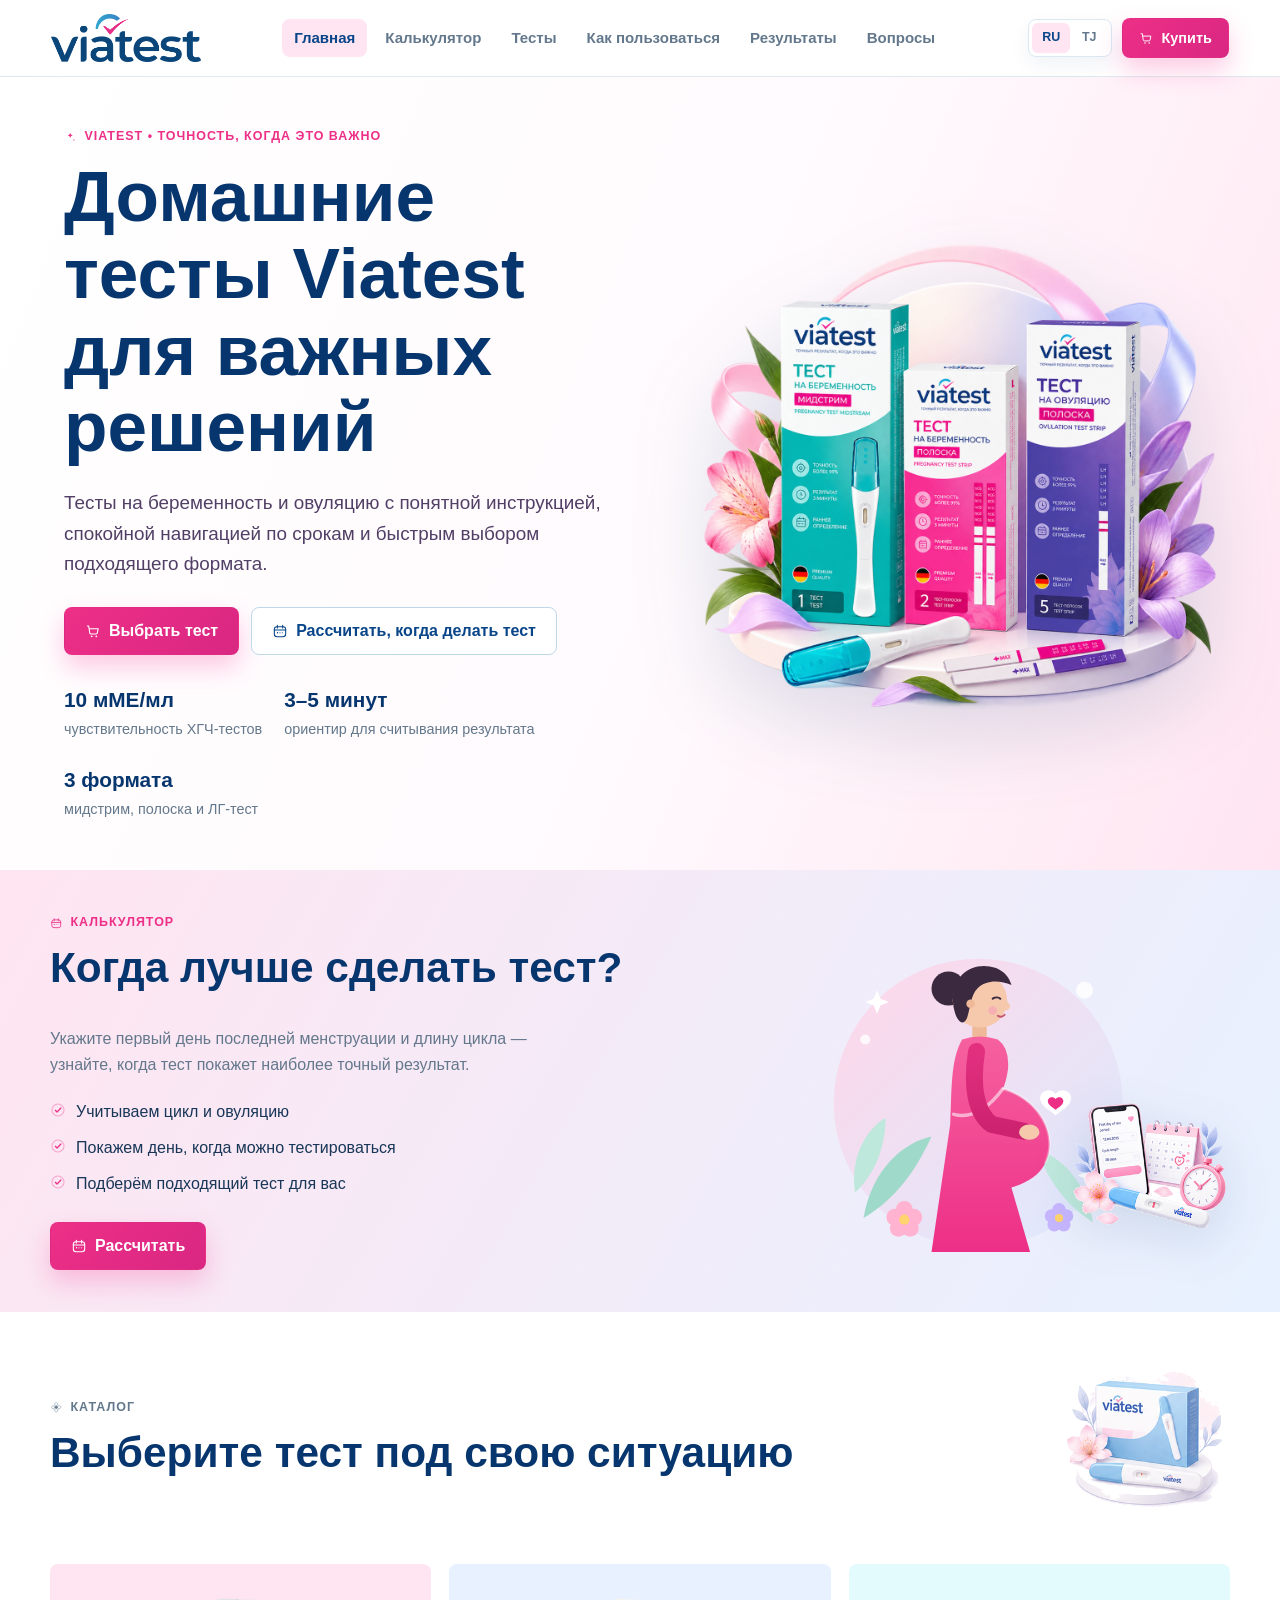
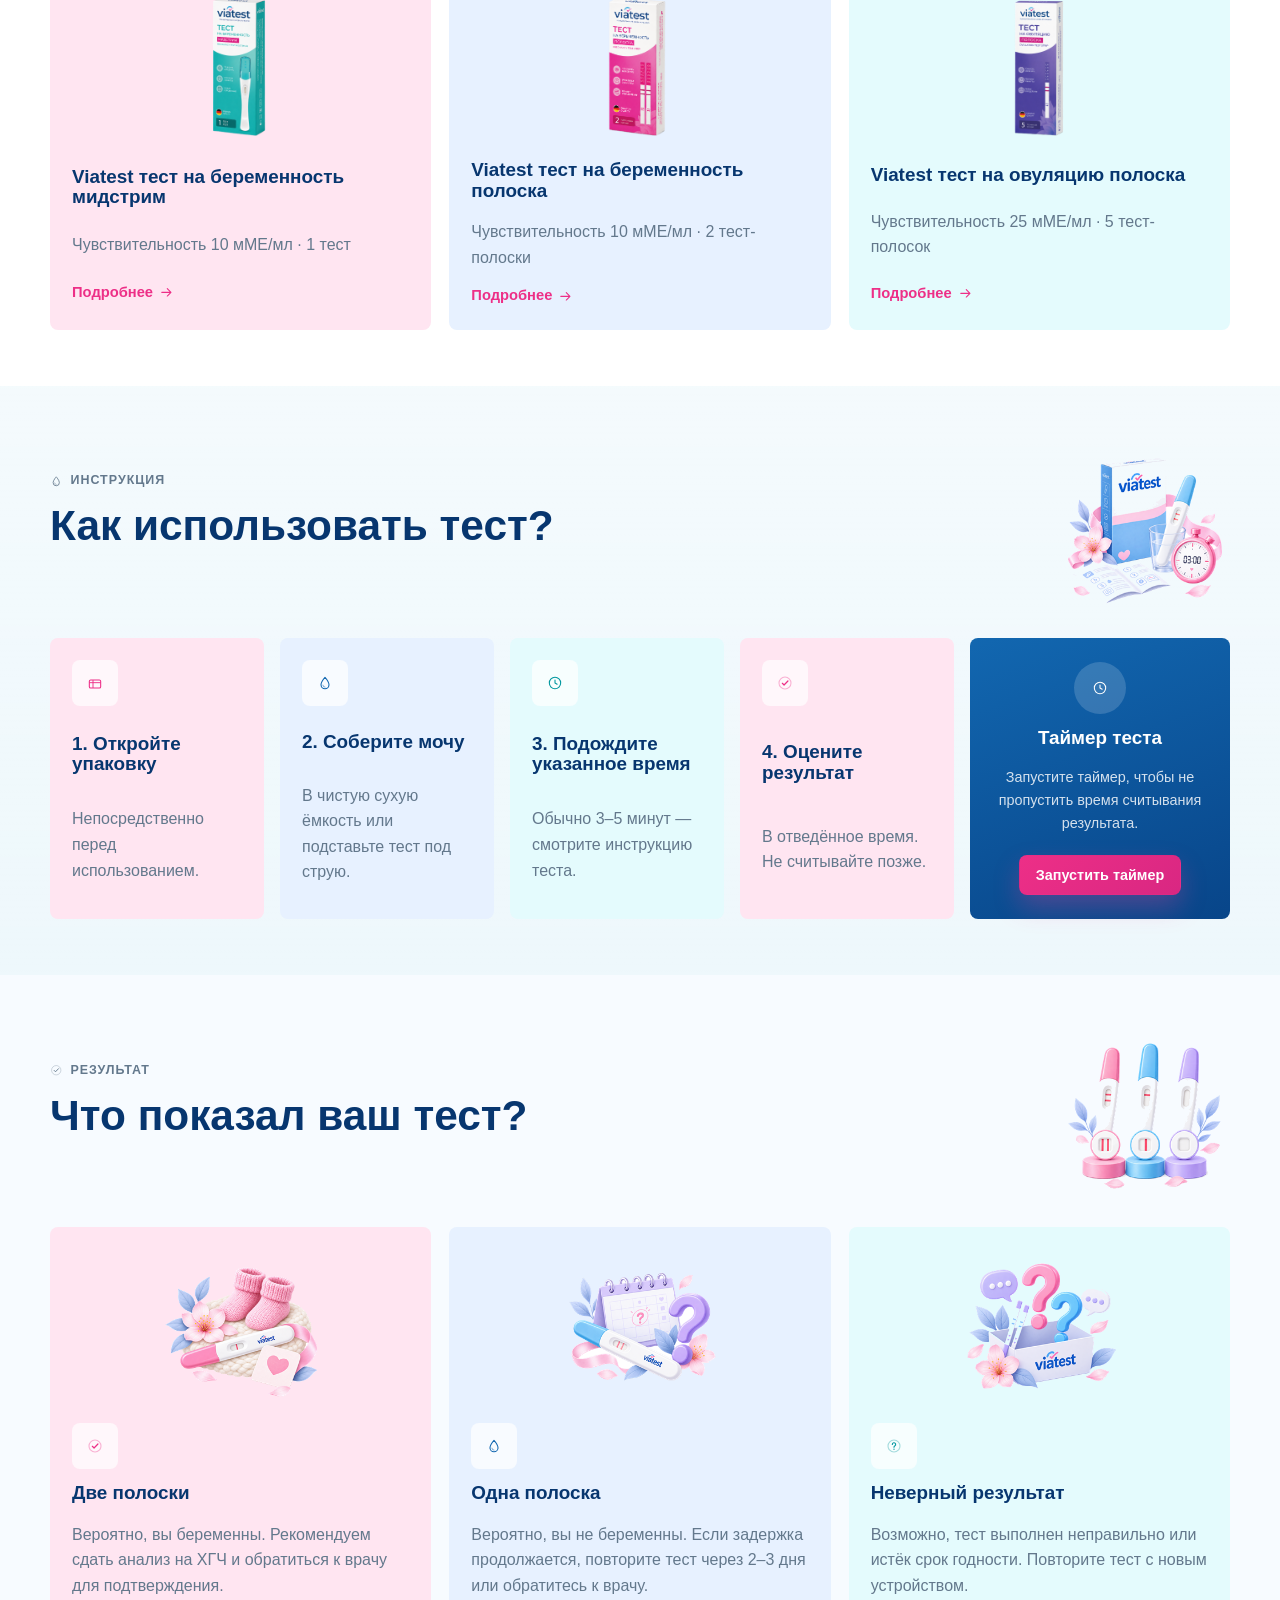
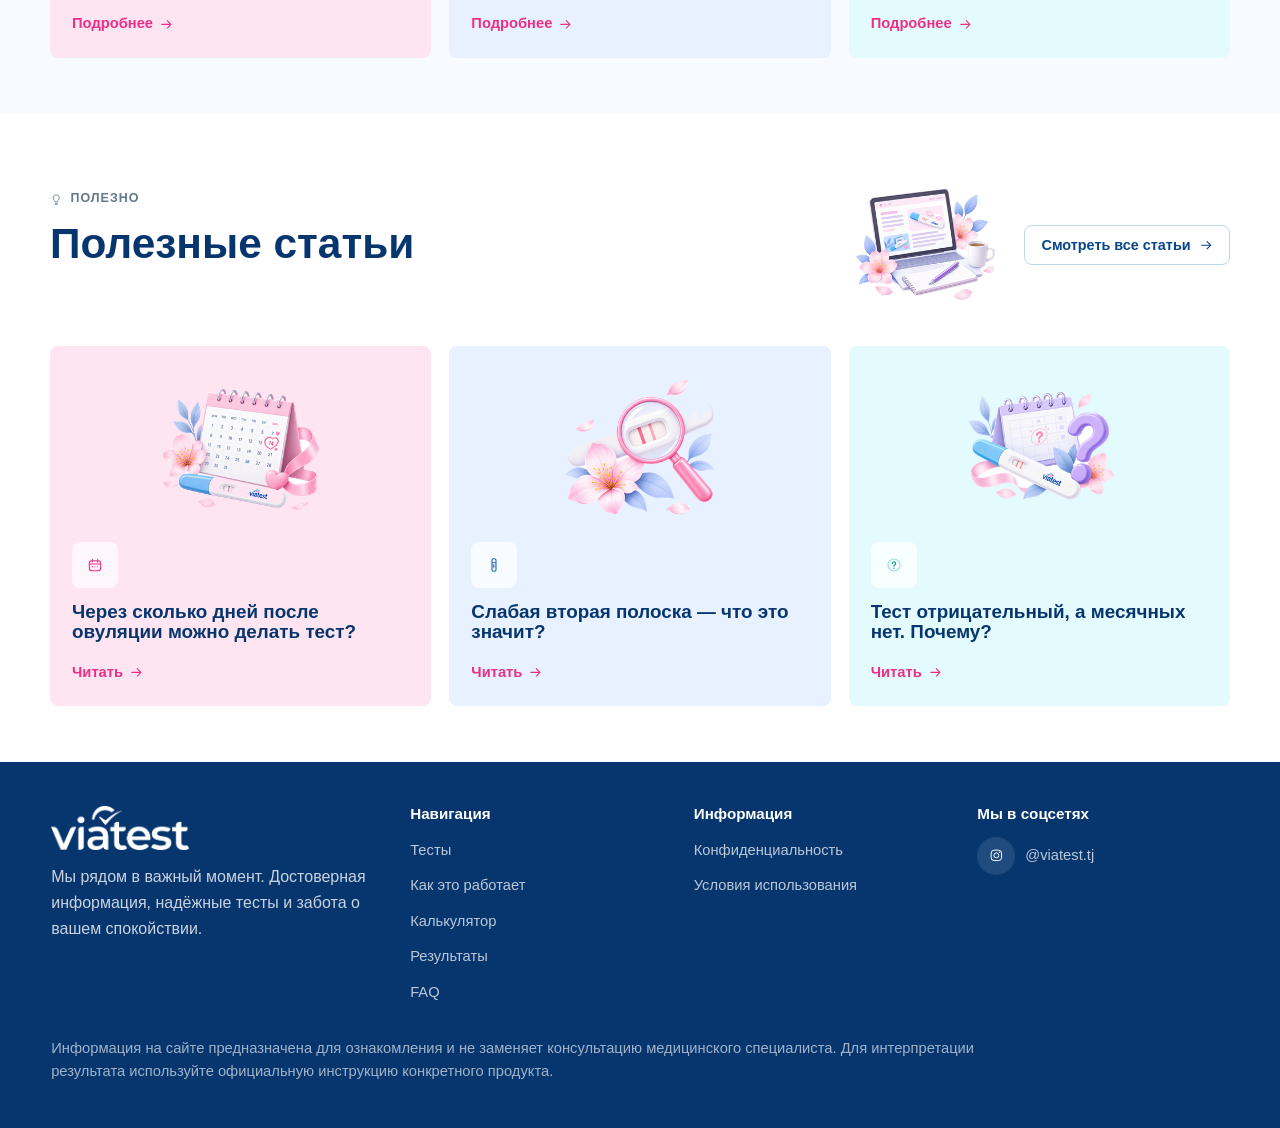
==== commit 44cd1120: "Update catalog, FAQ, footer and calculator teaser - Show product detail only after clicking "Подробн" ====
--- a/index.html
+++ b/index.html
@@ -215,8 +215,9 @@
               ><svg class="icon"><use href="#icon-calendar"></use></svg>Рассчитать</a
             >
           </div>
-          <div class="calc-illustration" aria-hidden="true">
-            <img src="assets/illustrations/test-calculator.png" alt="" width="280" height="280" loading="lazy" />
+          <div class="calc-illustration calc-illustration-woman" aria-hidden="true">
+            <img class="calc-woman" src="assets/illustrations/pregnant-woman.svg" alt="" width="400" height="420" loading="lazy" />
+            <img class="calc-badge" src="assets/illustrations/test-calculator.png" alt="" width="280" height="280" loading="lazy" />
           </div>
         </div>
       </section>
@@ -343,25 +344,6 @@
           </div>
         </div>
       </section>
-
-      <section class="trust" aria-labelledby="trust-title">
-        <div class="section-inner">
-          <div class="section-heading section-heading-illustrated trust-intro">
-            <div>
-              <p class="eyebrow"><svg class="icon"><use href="#icon-shield"></use></svg>Доверие</p>
-              <h2 id="trust-title">Спокойная покупка и аккуратная доставка</h2>
-            </div>
-            <img class="section-illustration" src="assets/illustrations/delivery.png" alt="" width="280" height="280" loading="lazy" />
-          </div>
-          <div class="trust-bar">
-            <div class="trust-bar-item"><svg class="icon"><use href="#icon-lock"></use></svg>Конфиденциальная доставка</div>
-            <div class="trust-bar-item"><svg class="icon"><use href="#icon-package"></use></svg>Без указания содержимого на упаковке</div>
-            <div class="trust-bar-item"><svg class="icon"><use href="#icon-truck"></use></svg>Быстрая доставка по всему Таджикистану</div>
-            <div class="trust-bar-item"><svg class="icon"><use href="#icon-badge"></use></svg>Оригинальная продукция и гарантия качества</div>
-            <div class="trust-bar-item"><svg class="icon"><use href="#icon-bag"></use></svg>Покупка на надёжной площадке</div>
-          </div>
-        </div>
-      </section>
     </main>
 
     <footer class="site-footer footer-columns">
@@ -382,17 +364,17 @@
       <div class="footer-col">
         <h3>Информация</h3>
         <ul class="footer-col-links">
-          <li><a href="faq.html">О доставке</a></li>
-          <li><a href="faq.html">Оплата</a></li>
           <li><a href="faq.html">Конфиденциальность</a></li>
           <li><a href="faq.html">Условия использования</a></li>
         </ul>
       </div>
       <div class="footer-col">
         <h3>Мы в соцсетях</h3>
-        <div class="footer-social" aria-hidden="true">
-          <span><svg class="icon"><use href="#icon-heart"></use></svg></span>
-          <span><svg class="icon"><use href="#icon-chat"></use></svg></span>
+        <div class="footer-social">
+          <a href="https://www.instagram.com/viatest.tj/" target="_blank" rel="noopener noreferrer" aria-label="Instagram @viatest.tj">
+            <span><svg class="icon" viewBox="0 0 24 24" aria-hidden="true"><rect x="3.5" y="3.5" width="17" height="17" rx="5" fill="none" stroke="currentColor" stroke-width="1.6"/><circle cx="12" cy="12" r="4" fill="none" stroke="currentColor" stroke-width="1.6"/><circle cx="17.2" cy="6.8" r="1.1" fill="currentColor"/></svg></span>
+            @viatest.tj
+          </a>
         </div>
       </div>
       <p class="disclaimer">
--- a/styles.css
+++ b/styles.css
@@ -317,6 +317,10 @@
   max-width: none;
 }
 
+.product-detail[hidden] {
+  display: none;
+}
+
 .section-note {
   max-width: 380px;
   display: inline-flex;
@@ -1700,6 +1704,19 @@
 .footer-social {
   display: flex;
   gap: 10px;
+}
+
+.footer-social a {
+  display: inline-flex;
+  align-items: center;
+  gap: 10px;
+  color: rgba(255, 255, 255, 0.72);
+  text-decoration: none;
+  font-size: 0.92rem;
+}
+
+.footer-social a:hover {
+  color: #ffffff;
 }
 
 .footer-social span {
@@ -2765,3 +2782,41 @@
     animation-iteration-count: 1 !important;
   }
 }
+
+.section-heading h2 + .section-note {
+  margin-top: 12px;
+}
+
+/* Calculator teaser: woman illustration with calendar badge */
+
+.calc-illustration-woman .calc-woman {
+  max-width: 340px;
+  animation: calc-float 6s ease-in-out infinite;
+}
+
+.calc-illustration-woman .calc-badge {
+  position: absolute;
+  right: 0;
+  bottom: 6%;
+  width: 42%;
+  max-width: 160px;
+  filter: drop-shadow(0 14px 24px rgba(7, 54, 111, 0.12));
+  animation: calc-float 6s ease-in-out -3s infinite;
+}
+
+@keyframes calc-float {
+  0%,
+  100% {
+    transform: translateY(0);
+  }
+  50% {
+    transform: translateY(-8px);
+  }
+}
+
+@media (prefers-reduced-motion: reduce) {
+  .calc-illustration-woman .calc-woman,
+  .calc-illustration-woman .calc-badge {
+    animation: none;
+  }
+}
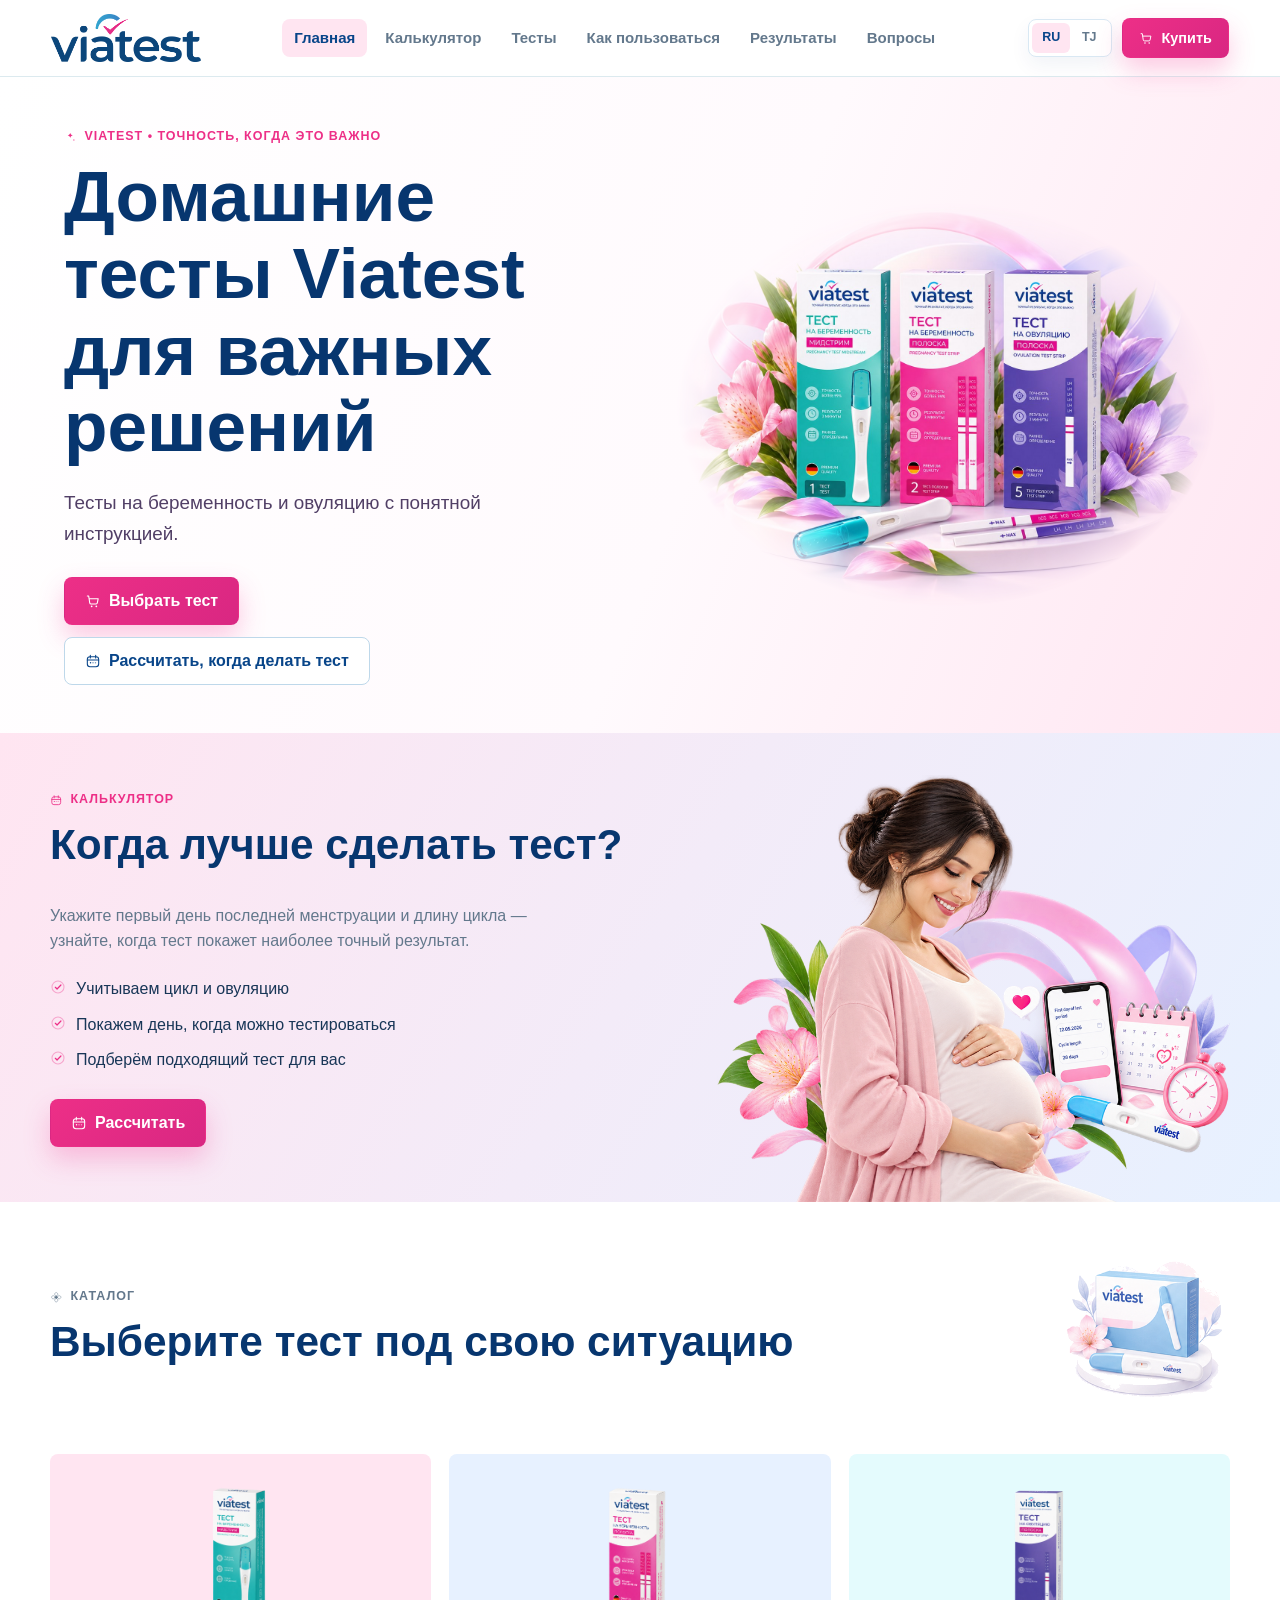
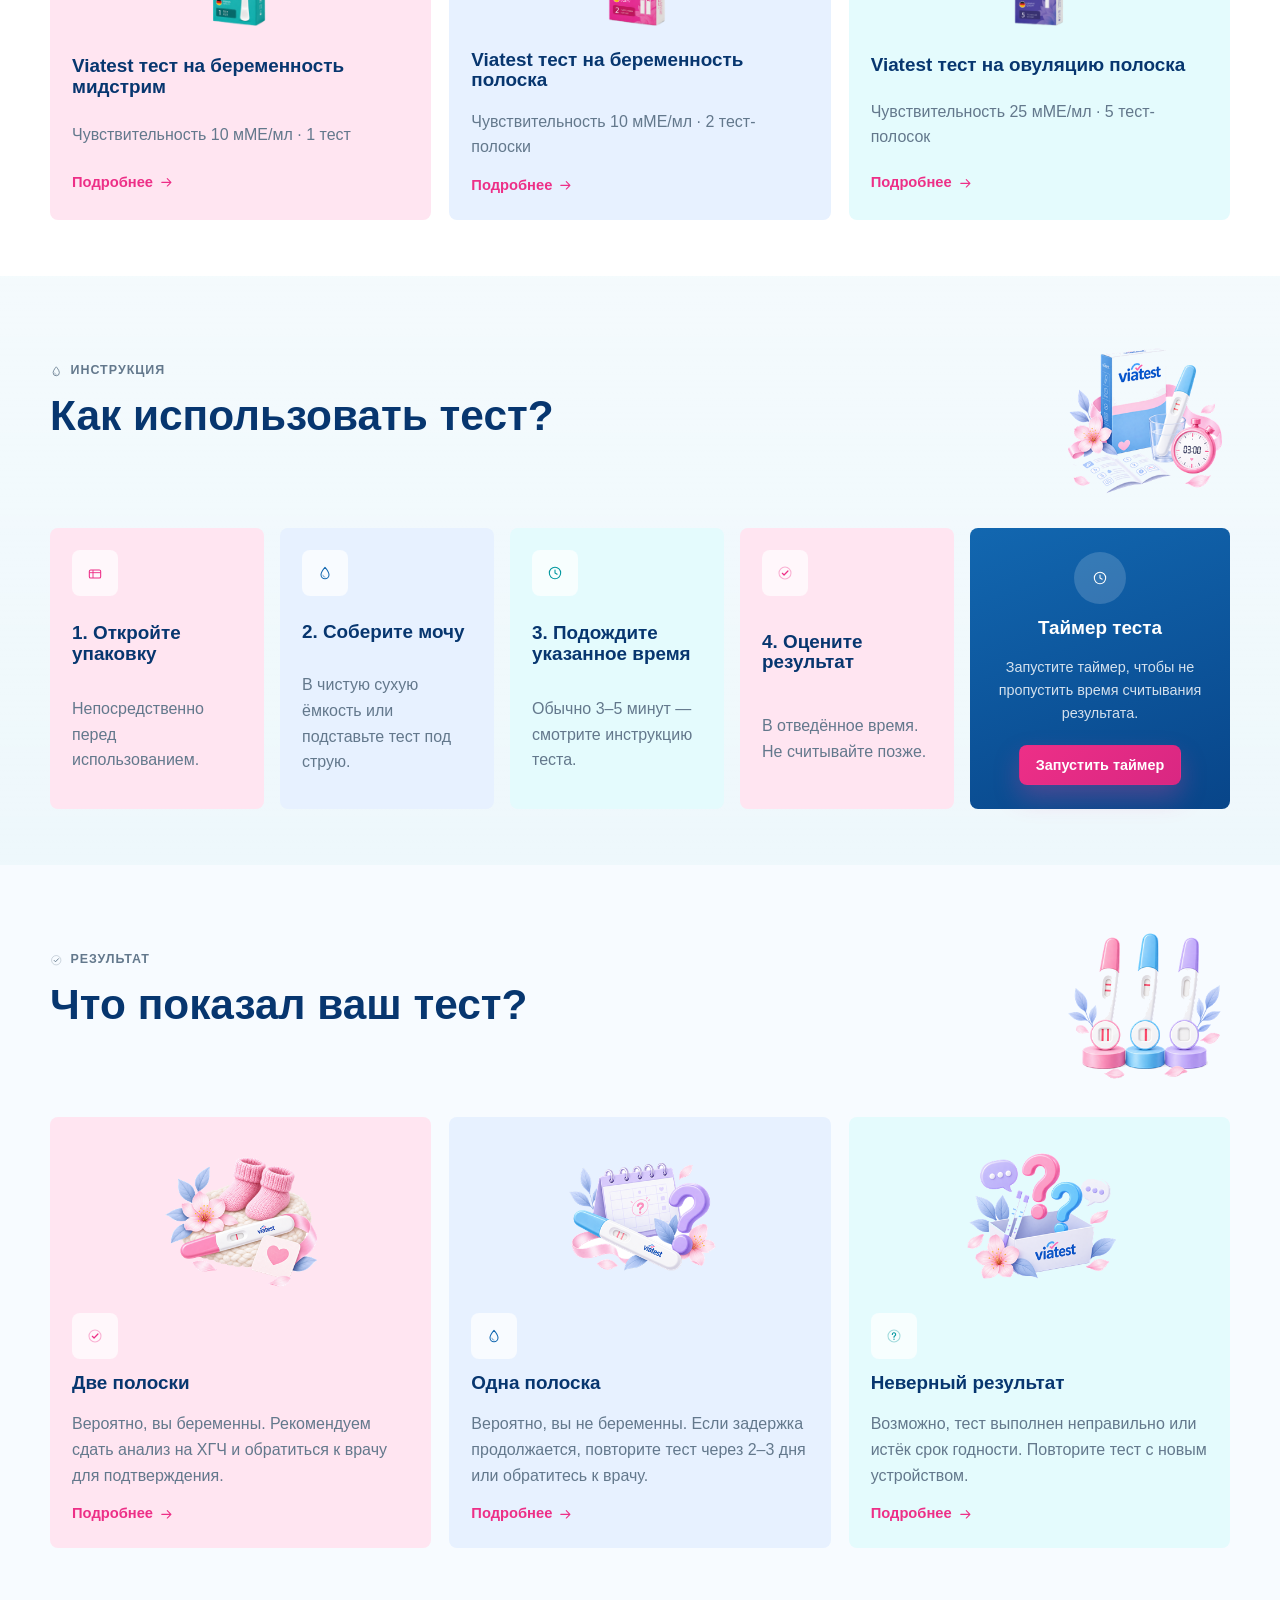
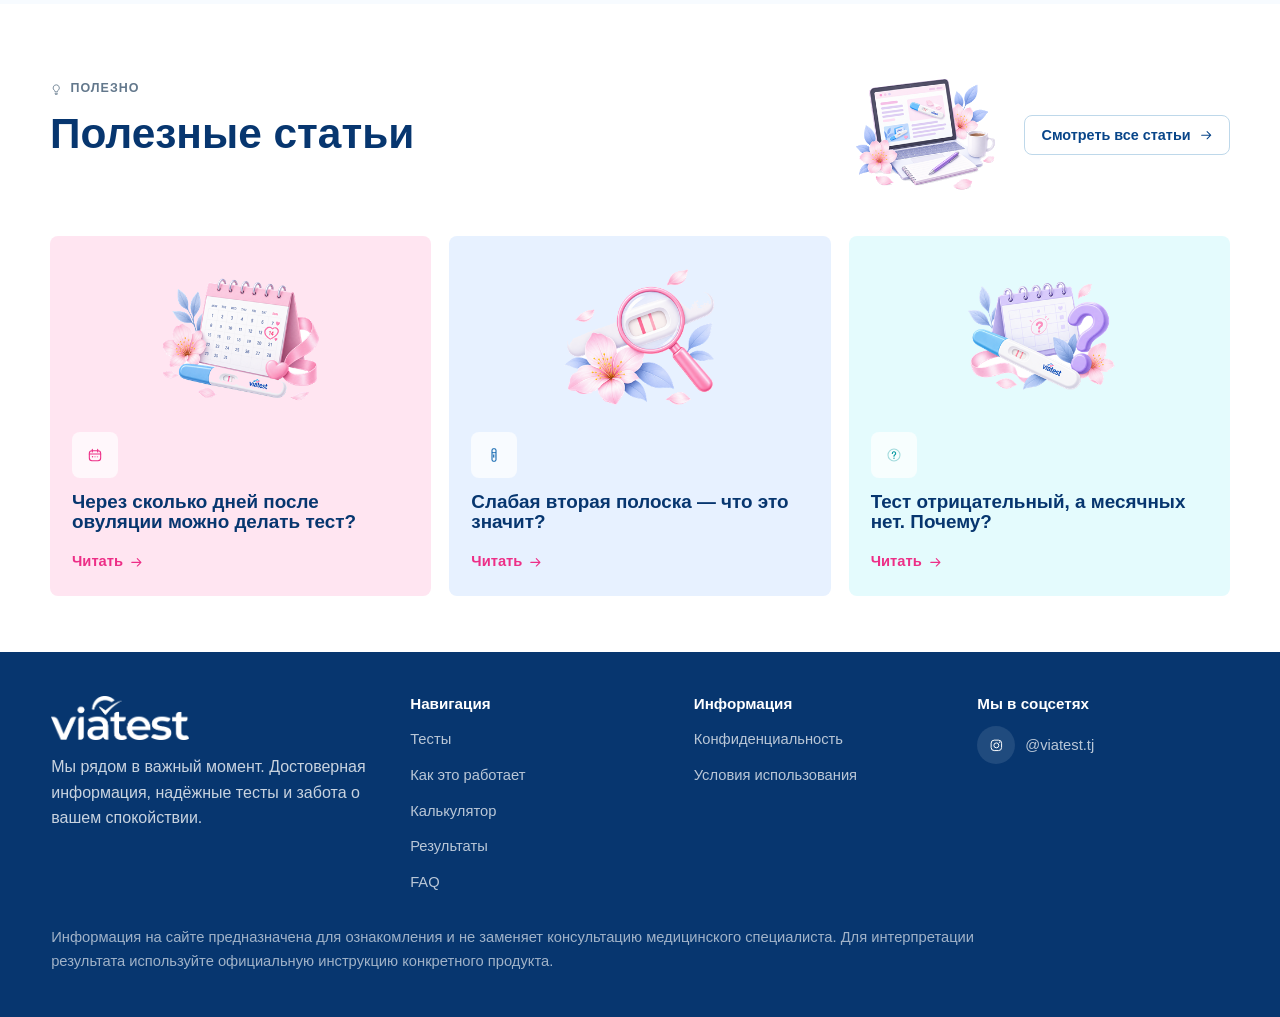
==== commit 60aa9283: "Refresh hero banner and calculator teaser imagery - Use new packaging banner with equal-size boxes, " ====
--- a/index.html
+++ b/index.html
@@ -169,7 +169,7 @@
         <div class="hero-copy">
           <p class="eyebrow"><svg class="icon"><use href="#icon-sparkle"></use></svg>Viatest • точность, когда это важно</p>
           <h1 id="hero-title">Домашние тесты Viatest для важных решений</h1>
-          <p class="hero-lead">Тесты на беременность и овуляцию с понятной инструкцией, спокойной навигацией по срокам и быстрым выбором подходящего формата.</p>
+          <p class="hero-lead">Тесты на беременность и овуляцию с понятной инструкцией.</p>
           <div class="hero-actions">
             <a class="button button-primary" href="tests.html"
               ><svg class="icon"><use href="#icon-cart"></use></svg>Выбрать тест</a
@@ -178,23 +178,9 @@
               ><svg class="icon"><use href="#icon-calendar"></use></svg>Рассчитать, когда делать тест</a
             >
           </div>
-          <dl class="hero-proof" aria-label="Ключевые преимущества">
-            <div>
-              <dt>10 мМЕ/мл</dt>
-              <dd>чувствительность ХГЧ-тестов</dd>
-            </div>
-            <div>
-              <dt>3–5 минут</dt>
-              <dd>ориентир для считывания результата</dd>
-            </div>
-            <div>
-              <dt>3 формата</dt>
-              <dd>мидстрим, полоска и ЛГ-тест</dd>
-            </div>
-          </dl>
         </div>
         <div class="hero-media" aria-label="Упаковки тестов Viatest">
-          <img class="hero-composition" src="assets/products/viatest-hero-composition.png" alt="Линейка тестов Viatest на беременность и овуляцию" width="1240" height="1240" />
+          <img class="hero-composition hero-banner" src="assets/products/viatest-hero-banner.jpg" alt="Линейка тестов Viatest на беременность и овуляцию" width="1448" height="1086" />
         </div>
       </section>
 
@@ -216,8 +202,7 @@
             >
           </div>
           <div class="calc-illustration calc-illustration-woman" aria-hidden="true">
-            <img class="calc-woman" src="assets/illustrations/pregnant-woman.svg" alt="" width="400" height="420" loading="lazy" />
-            <img class="calc-badge" src="assets/illustrations/test-calculator.png" alt="" width="280" height="280" loading="lazy" />
+            <img class="calc-woman" src="assets/illustrations/pregnant-woman.png" alt="" width="900" height="750" loading="lazy" />
           </div>
         </div>
       </section>
--- a/styles.css
+++ b/styles.css
@@ -2787,36 +2787,39 @@
   margin-top: 12px;
 }
 
-/* Calculator teaser: woman illustration with calendar badge */
+/* Calculator teaser: pregnant woman illustration */
+
+.calc-teaser .calc-teaser-layout {
+  padding-bottom: 0;
+}
+
+.calc-teaser-layout > div:first-child {
+  align-self: center;
+  padding-bottom: 42px;
+}
+
+.calc-illustration.calc-illustration-woman {
+  align-self: end;
+  place-items: end center;
+  min-height: 0;
+}
 
 .calc-illustration-woman .calc-woman {
-  max-width: 340px;
-  animation: calc-float 6s ease-in-out infinite;
-}
-
-.calc-illustration-woman .calc-badge {
-  position: absolute;
-  right: 0;
-  bottom: 6%;
-  width: 42%;
-  max-width: 160px;
-  filter: drop-shadow(0 14px 24px rgba(7, 54, 111, 0.12));
-  animation: calc-float 6s ease-in-out -3s infinite;
-}
-
-@keyframes calc-float {
-  0%,
-  100% {
-    transform: translateY(0);
-  }
-  50% {
-    transform: translateY(-8px);
-  }
-}
-
-@media (prefers-reduced-motion: reduce) {
-  .calc-illustration-woman .calc-woman,
-  .calc-illustration-woman .calc-badge {
-    animation: none;
-  }
-}
+  display: block;
+  max-width: 520px;
+}
+
+/* Hero banner photo (packaging composition with its own background) */
+
+@media (min-width: 1061px) {
+  .hero {
+    grid-template-columns: minmax(0, 0.8fr) minmax(420px, 1fr);
+  }
+}
+
+.hero-media img.hero-composition.hero-banner {
+  width: min(100%, 680px);
+  filter: none;
+  -webkit-mask-image: radial-gradient(closest-side, #000 72%, transparent 100%);
+  mask-image: radial-gradient(closest-side, #000 72%, transparent 100%);
+}
